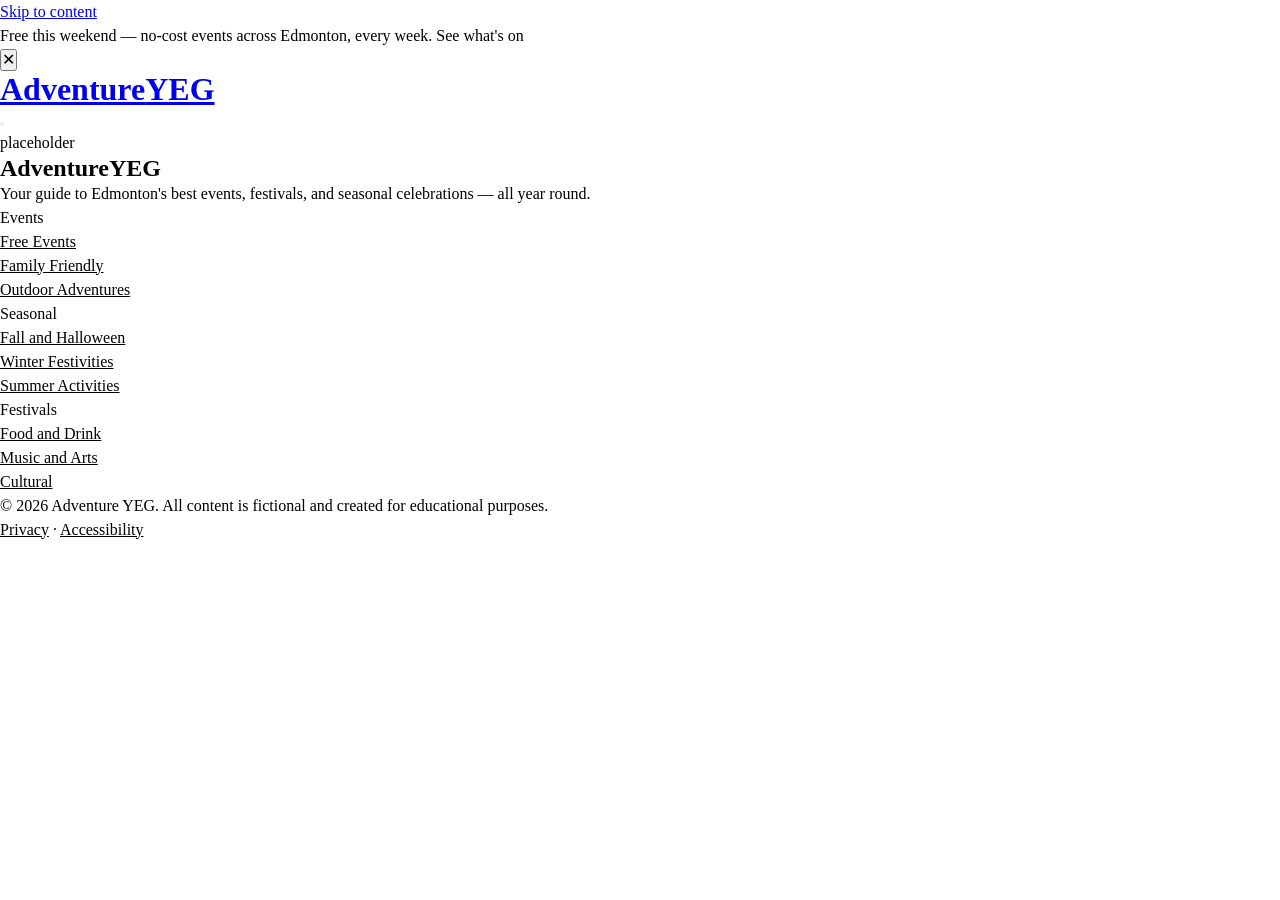
==== index.html @ 80b2e1e0 "add images including svg sprite" ====
<!DOCTYPE html>
<html lang="en">

<head>
    <meta charset="UTF-8">
    <meta name="viewport" content="width=device-width, initial-scale=1.0">
    <title>Home | AdventureYEG</title>

    <link rel="preconnect" href="https://fonts.googleapis.com">
    <link rel="preconnect" href="https://fonts.gstatic.com" crossorigin>
    <link href="https://fonts.googleapis.com/css2?family=Inter:ital,opsz,wght@0,14..32,100..900;1,14..32,100..900&family=Jost:ital,wght@0,100..900;1,100..900&family=Outfit:wght@100..900&family=Playfair+Display:ital,wght@0,400..900;1,400..900&display=swap" rel="stylesheet">

    <link rel="stylesheet" href="css/reset.css">
    <link rel="stylesheet" href="css/style.css">
</head>

<body>
    <svg xmlns="http://www.w3.org/2000/svg" width="0" height="0" class="svg-sprite" aria-hidden="true">
        <symbol id="icon-arrow-right-regular-full" viewBox="0 0 640 640">
            <!--!Font Awesome Pro 7.3.0 by @fontawesome - https://fontawesome.com License - https://fontawesome.com/license (Commercial License) Copyright 2026 Fonticons, Inc.-->
            <path d="M569 337C578.4 327.6 578.4 312.4 569 303.1L401 135C391.6 125.6 376.4 125.6 367.1 135C357.8 144.4 357.7 159.6 367.1 168.9L494.1 295.9L88 295.9C74.7 295.9 64 306.6 64 319.9C64 333.2 74.7 343.9 88 343.9L494.1 343.9L367.1 470.9C357.7 480.3 357.7 495.5 367.1 504.8C376.5 514.1 391.7 514.2 401 504.8L569 337z" />
        </symbol>
        <symbol id="icon-calendar-regular-full" viewBox="0 0 640 640">
            <!--!Font Awesome Free 7.3.0 by @fontawesome - https://fontawesome.com License - https://fontawesome.com/license/free Copyright 2026 Fonticons, Inc.-->
            <path d="M216 64C229.3 64 240 74.7 240 88L240 128L400 128L400 88C400 74.7 410.7 64 424 64C437.3 64 448 74.7 448 88L448 128L480 128C515.3 128 544 156.7 544 192L544 480C544 515.3 515.3 544 480 544L160 544C124.7 544 96 515.3 96 480L96 192C96 156.7 124.7 128 160 128L192 128L192 88C192 74.7 202.7 64 216 64zM216 176L160 176C151.2 176 144 183.2 144 192L144 240L496 240L496 192C496 183.2 488.8 176 480 176L216 176zM144 288L144 480C144 488.8 151.2 496 160 496L480 496C488.8 496 496 488.8 496 480L496 288L144 288z" />
        </symbol>
        <symbol id="icon-chevron-down-regular-full" viewBox="0 0 640 640">
            <!--!Font Awesome Pro 7.3.0 by @fontawesome - https://fontawesome.com License - https://fontawesome.com/license (Commercial License) Copyright 2026 Fonticons, Inc.-->
            <path d="M303.5 473C312.9 482.4 328.1 482.4 337.4 473L537.4 273C546.8 263.6 546.8 248.4 537.4 239.1C528 229.8 512.8 229.7 503.5 239.1L320.5 422.1L137.5 239.1C128.1 229.7 112.9 229.7 103.6 239.1C94.3 248.5 94.2 263.7 103.6 273L303.6 473z" />
        </symbol>
        <symbol id="icon-leaf-regular-full" viewBox="0 0 640 640">
            <!--!Font Awesome Pro 7.3.0 by @fontawesome - https://fontawesome.com License - https://fontawesome.com/license (Commercial License) Copyright 2026 Fonticons, Inc.-->
            <path d="M535.3 70.7C541.7 64.6 551 62.4 559.6 65.2C569.4 68.5 576 77.7 576 88L576 274.9C576 406.1 467.9 512 337.2 512C255.7 512 185.9 456.4 165.8 380.8C132.7 411.4 112 455.3 112 504L112 520C112 533.3 101.3 544 88 544C74.7 544 64 533.2 64 520L64 504C64 428.9 102.3 362.8 160.4 324.1C166.5 232.4 242.8 160 336 160C402.4 160 451.8 137.9 484.7 116C503.9 103.2 520.2 87.9 535.4 70.7zM528 143.9C489.7 173.4 425.6 208 336 208C278.4 208 229.6 246.1 213.6 298.4C234.5 291.6 256.8 288 280 288L360 288C373.3 288 384 298.8 384 312C384 325.2 373.3 336 360 336L280 336C254.6 336 230.6 341.7 209 351.8C216.9 414.9 271.6 464 337.2 464C441.9 464 528 379.1 528 274.9L528 143.9z" />
        </symbol>
        <symbol id="icon-location-dot-regular-full" viewBox="0 0 640 640">
            <!--!Font Awesome Pro 7.3.0 by @fontawesome - https://fontawesome.com License - https://fontawesome.com/license (Commercial License) Copyright 2026 Fonticons, Inc.-->
            <path d="M176 252.6C176 175.7 239.7 112 320 112C400.3 112 464 175.7 464 252.6C464 298.2 440.2 354.1 405.1 409.7C376.8 454.5 344.1 494.5 320 521.8C295.9 494.5 263.3 454.6 234.9 409.7C199.8 354.2 176 298.2 176 252.6zM320 64C214 64 128 148.4 128 252.6C128 371.9 248.2 514.9 298.4 569.4C310.2 582.2 329.8 582.2 341.6 569.4C391.8 514.9 512 371.9 512 252.6C512 148.4 426 64 320 64zM288 256C288 238.3 302.3 224 320 224C337.7 224 352 238.3 352 256C352 273.7 337.7 288 320 288C302.3 288 288 273.7 288 256zM400 256C400 211.8 364.2 176 320 176C275.8 176 240 211.8 240 256C240 300.2 275.8 336 320 336C364.2 336 400 300.2 400 256z" />
        </symbol>
        <symbol id="icon-utensils-regular-full" viewBox="0 0 640 640">
            <!--!Font Awesome Pro 7.3.0 by @fontawesome - https://fontawesome.com License - https://fontawesome.com/license (Commercial License) Copyright 2026 Fonticons, Inc.-->
            <path d="M167.9 90.7C169.4 77.5 159.9 65.7 146.7 64.2C133.5 62.7 121.7 72.2 120.2 85.4L104.2 229.4L104.1 230.7L104.1 248C104.1 296.6 143.5 336 192.1 336L200.1 336L200.1 552C200.1 565.3 210.8 576 224.1 576C237.4 576 248.1 565.3 248.1 552L248.1 336L256.1 336C304.7 336 344.1 296.6 344.1 248L344.1 230.7L344 229.4L328 85.4C326.4 72.2 314.5 62.7 301.3 64.1C288.1 65.5 278.6 77.4 280.1 90.6L296 233.3L296 248C296 270.1 278.1 288 256 288L192 288C169.9 288 152 270.1 152 248L152 233.3L167.9 90.6zM248 88C248 74.7 237.3 64 224 64C210.7 64 200 74.7 200 88L200 232C200 245.3 210.7 256 224 256C237.3 256 248 245.3 248 232L248 88zM432 240C432 182.3 453.7 151.4 473.4 134.3C481.1 127.7 488.9 122.7 496 119.1L496 368L448 368C439.2 368 432 360.8 432 352L432 240zM496 416L496 552C496 565.3 506.7 576 520 576C533.3 576 544 565.3 544 552L544 96C544 78.3 529.7 64 512 64C496 64 384 96 384 240L384 352C384 387.3 412.7 416 448 416L496 416z" />
        </symbol>
    </svg><!-- svg sprites -->

    <!-- To embed from sprite sheet:
    <svg class="icon" width="24" height="24">
        <use href="#icon-(svg filename)"></use>
    </svg>
    -->

    <a href="#main-content" class="skip-to-content">Skip to content</a><!--skip link-->

    <header>
        <div class="alert-banner" id="alert-banner">
            <p>Free this weekend — no-cost events across Edmonton, every week. See what's on</p>
            <button type="button" id="alert-banner-close" aria-controls="alert-banner" aria-label="Close">✕</button>
        </div>
        <div class="inner-container">

            <!-- Logo -->
            <a href="/" class="logo" aria-label="AdventureYEG, return to home page">
                <h1>Adventure<span class="logotype-accent">YEG</span></h1>
            </a>

            <!-- Main navigation starts here -->

            <nav aria-label="Primary" id="main-nav" hidden>
                <ul class="nav-list">

                    <!-- Events -->
                    <li class="nav-item nav-events">
                        <button type="button" class="nav-trigger" aria-expanded="false" aria-controls="mega-events">
                            <span>Events</span>
                            <svg class="chevron" width="22" height="32" fill="none" xmlns="http://www.w3.org/2000/svg">
                                <path d="M20.546 18.814L11 9.268M11.314 9.268l-9.546 9.546" stroke-width="2.5" stroke-linecap="round" stroke="currentColor" />
                            </svg>
                        </button>

                        <div id="mega-events" class="mega-panel" hidden>

                            <div class="mega-column">

                                <h2>Browse Events</h2>

                                <div class="mega-subsection">
                                    <h3>Happening Now</h3>

                                    <a class="mega-link current-page">
                                        <span class="mega-link-name">Free Events</span>
                                        No-cost happenings across Edmonton, every week
                                    </a>
                                    <a class="mega-link current-page">
                                        <span class="mega-link-name">This Weekend</span>
                                        What's on right now across Edmonton
                                    </a>

                                </div>

                                <div class="mega-subsection">
                                    <h3>Upcoming</h3>

                                    <a class="mega-link current-page">
                                        <span class="mega-link-name">This Month</span>
                                        Plan ahead with the full monthly calendar
                                    </a>
                                    <a class="mega-link current-page">
                                        <span class="mega-link-name">Family Friendly</span>
                                        Activities for all ages, from toddlers to grandparents
                                    </a>

                                </div>
                            </div>
                            <div class="mega-column">

                                <h2>Explore More</h2>

                                <div class="mega-subsection">
                                    <h3>Outdoor</h3>

                                    <a class="mega-link current-page">
                                        <span class="mega-link-name">Outdoor Adventures</span>
                                        River valley hikes, parks, and open-air markets
                                    </a>
                                    <a class="mega-link current-page">
                                        <span class="mega-link-name">Sports and Fitness</span>
                                        Runs, tournaments, and active community events
                                    </a>

                                </div>

                                <div class="mega-subsection">
                                    <h3>Community</h3>

                                    <a class="mega-link current-page">
                                        <span class="mega-link-name">Community Gatherings</span>
                                        Neighbourhood meet-ups and local celebrations
                                    </a>
                                    <a class="mega-link current-page">
                                        <span class="mega-link-name">Arts and Culture</span>
                                        Gallery openings, performances, and workshops
                                    </a>

                                </div>
                            </div>
                            <div class="mega-column mega-featured-column">

                                <h2>Featured</h2>

                                <a class="mega-featured" href="#">
                                    <span class="mega-featured-highlight">Free</span>
                                    <span class="mega-featured-name">Edmonton Public Library Maker Night</span>
                                    Fridays, 6 - 9 pm · Stanley A. Milner Library
                                </a>
                            </div>

                        </div>
                    </li>

                    <!-- Seasonal -->
                    <li class="nav-item nav-seasonal">
                        <button type="button" class="nav-trigger" aria-expanded="false" aria-controls="mega-seasonal">
                            <span>Seasonal</span>
                            <svg class="chevron" width="22" height="32" fill="none" xmlns="http://www.w3.org/2000/svg">
                                <path d="M20.546 18.814L11 9.268M11.314 9.268l-9.546 9.546" stroke-width="2.5" stroke-linecap="round" stroke="currentColor" />
                            </svg>
                        </button>

                        <div id="mega-seasonal" class="mega-panel" hidden>

                            <div class="mega-column">

                                <h2>Browse Seasons</h2>

                                <div class="mega-subsection">
                                    <h3>Active Now</h3>

                                    <a class="mega-link current-page">
                                        <span class="mega-link-name">Fall and Halloween</span>
                                        Pumpkin patches, haunted trails, and harvest markets
                                    </a>
                                    <a class="mega-link current-page">
                                        <span class="mega-link-name">Winter Festivities</span>
                                        Holiday markets, ice skating, and winter light displays
                                    </a>

                                </div>

                                <div class="mega-subsection">
                                    <h3>Coming Up</h3>

                                    <a class="mega-link current-page">
                                        <span class="mega-link-name">Spring Events</span>
                                        Farmers markets, garden tours, and outdoor openings
                                    </a>
                                    <a class="mega-link current-page">
                                        <span class="mega-link-name">Summer Activities</span>
                                        Festivals, outdoor concerts, and river valley adventures
                                    </a>

                                </div>
                            </div>
                            <div class="mega-column">

                                <h2>Fall and Halloween</h2>

                                <div class="mega-subsection">
                                    <h3>Farms and Fields</h3>

                                    <a class="mega-link current-page">
                                        <span class="mega-link-name">Pumpkin Patches</span>
                                        Pick-your-own farms and family corn mazes near the city
                                    </a>
                                    <a class="mega-link current-page">
                                        <span class="mega-link-name">Corn Mazes</span>
                                        Family fun in the fields just outside the city
                                    </a>

                                </div>

                                <div class="mega-subsection">
                                    <h3>After Dark</h3>

                                    <a class="mega-link current-page">
                                        <span class="mega-link-name">Haunted Trails</span>
                                        Edmonton's scariest after-dark experiences for thrill seekers
                                    </a>
                                    <a class="mega-link current-page">
                                        <span class="mega-link-name">Ghost Tours</span>
                                        Guided walks through Edmonton's most haunted locations
                                    </a>

                                </div>

                                <div class="mega-subsection">
                                    <h3>Shop and Taste</h3>

                                    <a class="mega-link current-page">
                                        <span class="mega-link-name">Harvest Markets</span>
                                        Local produce, baked goods, and seasonal handmade crafts
                                    </a>

                                </div>
                            </div>
                            <div class="mega-column mega-featured-column">

                                <h2>Featured</h2>

                                <a class="mega-featured" href="#">
                                    <span class="mega-featured-highlight">Oct 18-31</span>
                                    <span class="mega-featured-name">Fort Edmonton Haunted Grounds</span>
                                    Nightly from 7 pm · Fort Edmonton Park
                                </a>
                            </div>

                        </div>
                    </li>

                    <!-- Festivals -->
                    <li class="nav-item nav-festivals">
                        <button type="button" class="nav-trigger" aria-expanded="false" aria-controls="mega-festivals">
                            <span>Festivals</span>
                            <svg class="chevron" width="22" height="32" fill="none" xmlns="http://www.w3.org/2000/svg">
                                <path d="M20.546 18.814L11 9.268M11.314 9.268l-9.546 9.546" stroke-width="2.5" stroke-linecap="round" stroke="currentColor" />
                            </svg>
                        </button>

                        <div id="mega-festivals" class="mega-panel" hidden>

                            <div class="mega-column">

                                <h2>Browse Festivals</h2>

                                <div class="mega-subsection">
                                    <h3>Popular</h3>

                                    <a class="mega-link current-page">
                                        <span class="mega-link-name">Music and Arts</span>
                                        Live concerts, gallery openings, and street performance festivals
                                    </a>
                                    <a class="mega-link current-page">
                                        <span class="mega-link-name">Food and Drink</span>
                                        Food truck showdowns, craft beer tastings, and culinary tours
                                    </a>

                                </div>

                                <div class="mega-subsection">
                                    <h3>More</h3>

                                    <a class="mega-link current-page">
                                        <span class="mega-link-name">Cultural</span>
                                        Heritage festivals celebrating Edmonton's diverse communities
                                    </a>
                                    <a class="mega-link current-page">
                                        <span class="mega-link-name">Film and Comedy</span>
                                        Indie film showcases, comedy nights, and open-mic events
                                    </a>

                                </div>
                            </div>
                            <div class="mega-column">

                                <h2>Food &amp; Drink</h2>

                                <div class="mega-subsection">
                                    <h3>Food</h3>

                                    <a class="mega-link current-page">
                                        <span class="mega-link-name">Taste of Edmonton</span>
                                        July 18 - 27 · Free entry · Churchill Square
                                    </a>
                                    <a class="mega-link current-page">
                                        <span class="mega-link-name">YEG Food Truck Frenzy</span>
                                        August 10 · 11 am - 8 pm · MacEwan University
                                    </a>

                                </div>

                                <div class="mega-subsection">
                                    <h3>Drink</h3>

                                    <a class="mega-link current-page">
                                        <span class="mega-link-name">YEG Craft Beer Festival</span>
                                        August 24 · 12 pm - 9 pm · Rogers Place Plaza
                                    </a>

                                </div>

                                <div class="mega-subsection">
                                    <h3>Markets</h3>

                                    <a class="mega-link current-page">
                                        <span class="mega-link-name">Whyte Ave Night Market</span>
                                        Every Friday · 5 - 10 pm · Old Strathcona
                                    </a>

                                </div>
                            </div>
                            <div class="mega-column mega-featured-column">

                                <h2>Featured</h2>

                                <a class="mega-featured" href="#">
                                    <span class="mega-featured-highlight">Free - Aug 3 - 5</span>
                                    <span class="mega-featured-name">Edmonton Heritage Days</span>
                                    Heritage Amphitheatre · William Hawrelak Park
                                </a>
                            </div>

                        </div>
                    </li>

                    <li class="nav-item nav-outdoors"><a href="#">Outdoors</a></li>

                    <li class="nav-item nav-about"><a href="#">About</a></li>
                </ul>
            </nav>

            <!-- Hamburger: mobile only -->
            <button type="button" class="nav-trigger nav-toggle" aria-expanded="false" aria-controls="main-nav" aria-label="Expand menu">
                <span class="bar"></span>
                <span class="bar"></span>
                <span class="bar"></span>
            </button>

        </div>
    </header>

    <main id="main-content">
        placeholder
    </main>

    <footer>
        <div class="footer-container">
            <div class="footer-text">
                <h2>Adventure<span class="logotype-accent">YEG</span></h2>
                <p>Your guide to Edmonton's best events, festivals, and seasonal celebrations — all year round.</p>
            </div>
            <nav class="footer-links" aria-label="Footer navigation">
                <div class="footer-link-stack">
                    <p>Events</p>
                    <ul>
                        <li><a href="#">Free Events</a></li>
                        <li><a href="#">Family Friendly</a></li>
                        <li><a href="#">Outdoor Adventures</a></li>
                    </ul>
                </div>
                <div class="footer-link-stack">
                    <p>Seasonal</p>
                    <ul>
                        <li><a href="#">Fall and Halloween</a></li>
                        <li><a href="#">Winter Festivities</a></li>
                        <li><a href="#">Summer Activities</a></li>
                    </ul>
                </div>
                <div class="footer-link-stack">
                    <p>Festivals</p>
                    <ul>
                        <li><a href="#">Food and Drink</a></li>
                        <li><a href="#">Music and Arts</a></li>
                        <li><a href="#">Cultural</a></li>
                    </ul>
                </div>
            </nav>
        </div>
        <div class="footer-legal">
            <p>&copy; 2026 Adventure YEG. All content is fictional and created for educational purposes.</p>
            <p><a href="#">Privacy</a> · <a href="#">Accessibility</a></p>
        </div>
    </footer>
    <script src="js/nav.js"></script>
</body>

</html>
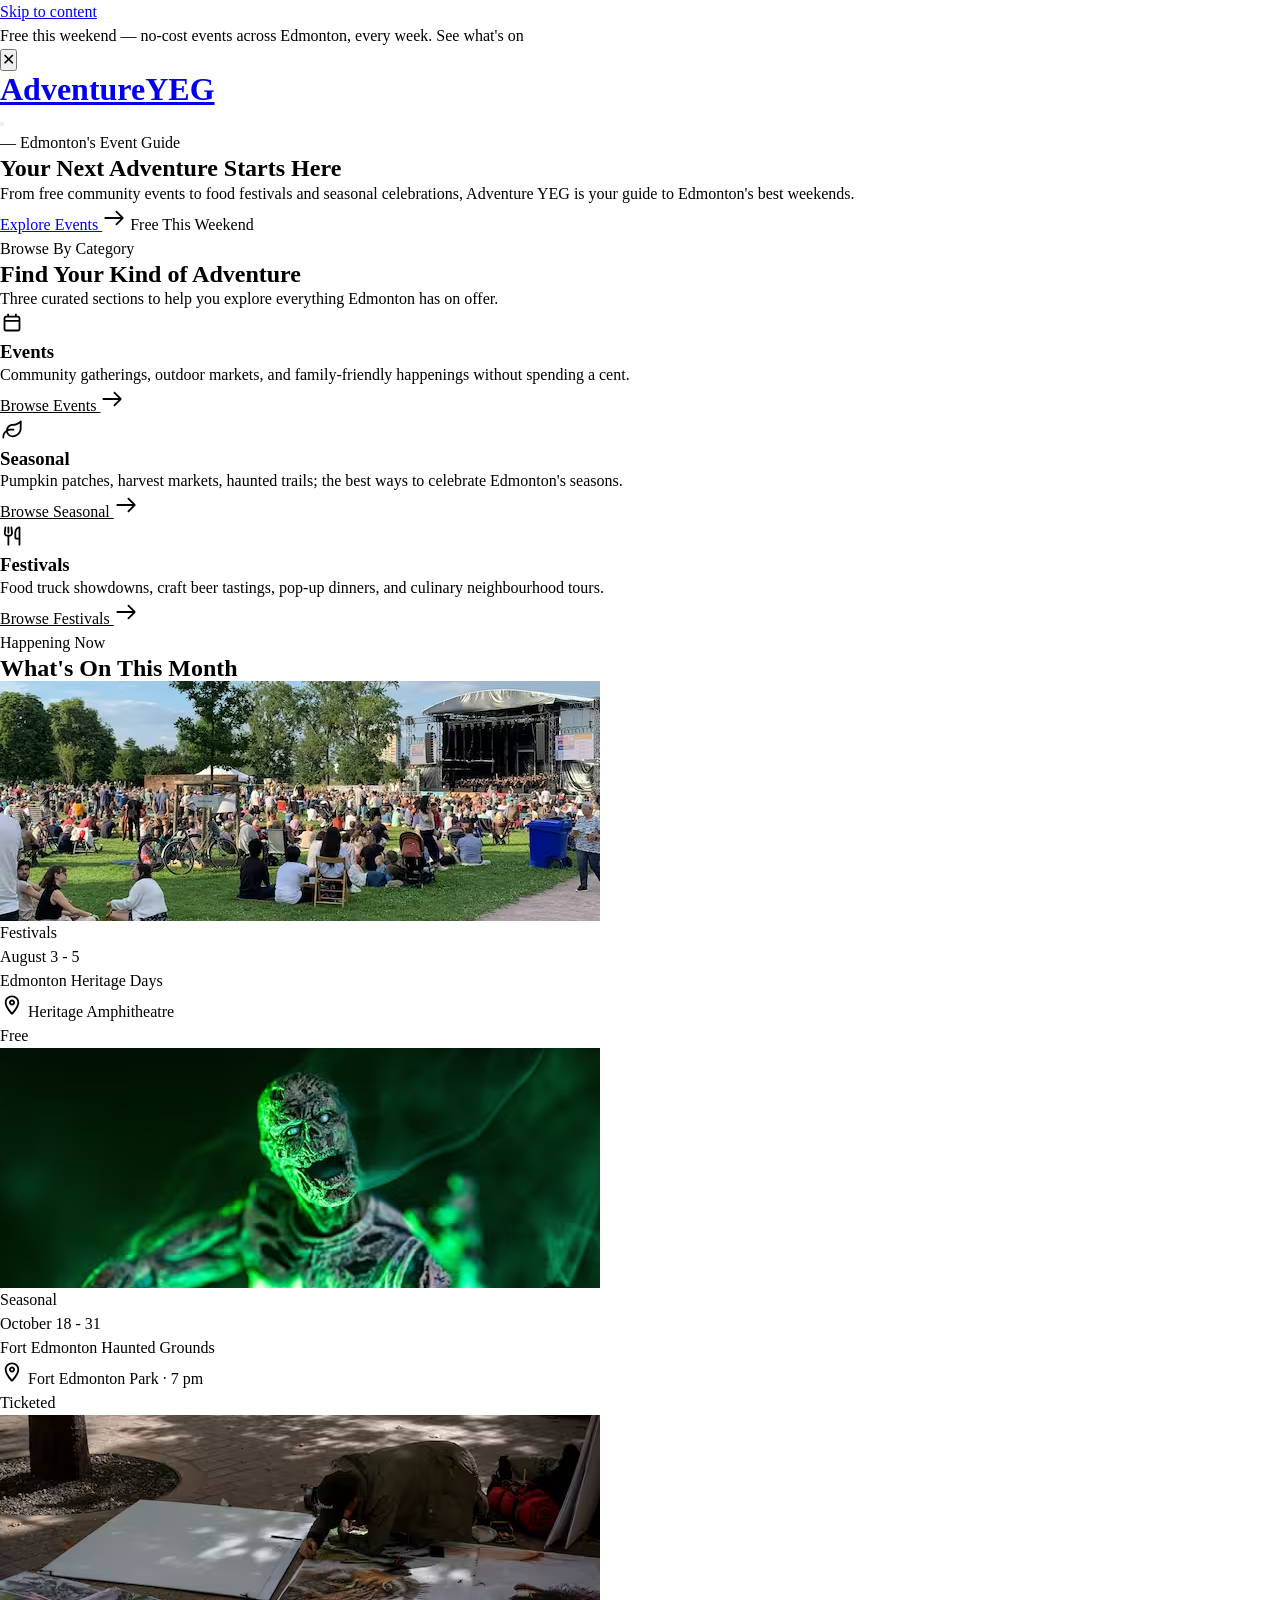
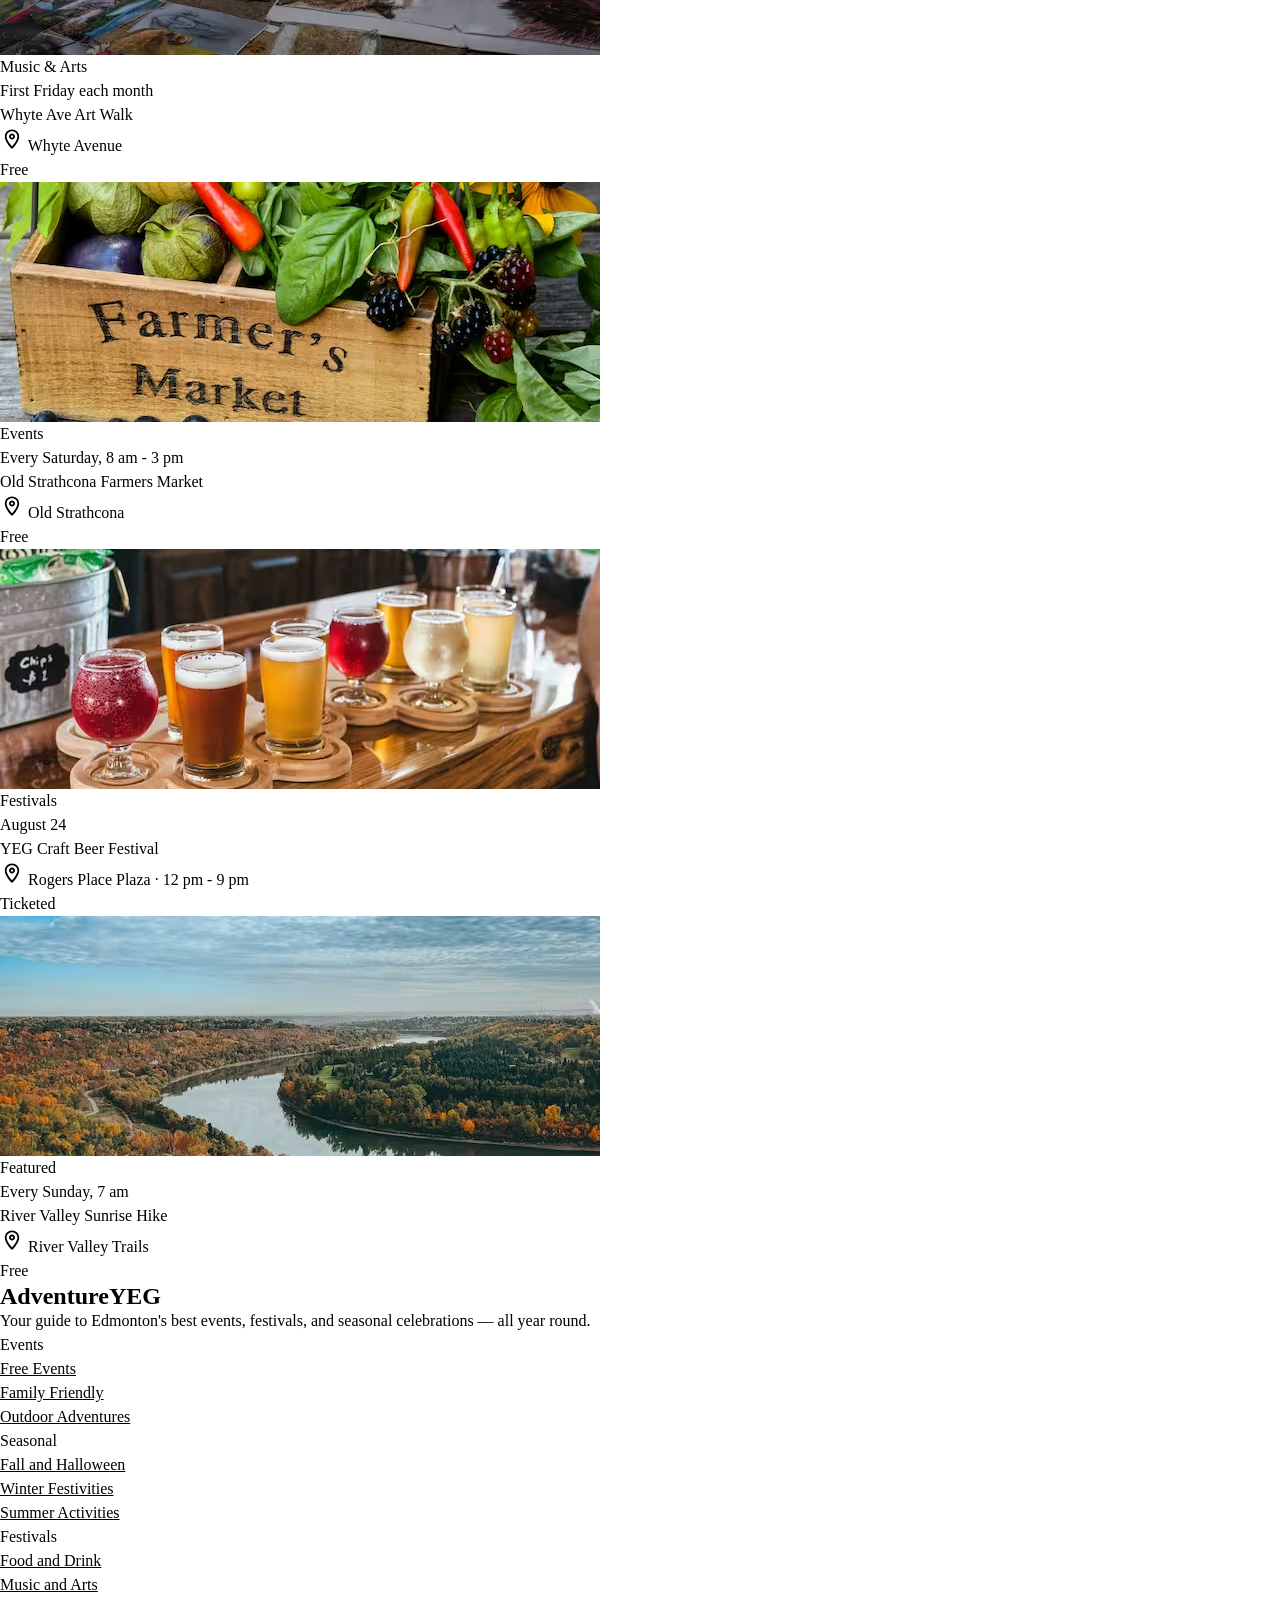
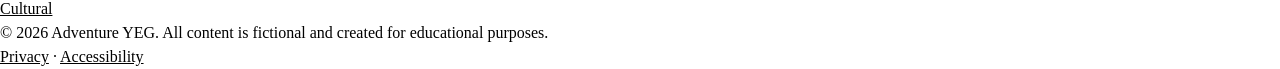
==== commit 554d65e2: "Hero and most content for homepage + adjustments" ====
--- a/index.html
+++ b/index.html
@@ -16,27 +16,27 @@
 
 <body>
     <svg xmlns="http://www.w3.org/2000/svg" width="0" height="0" class="svg-sprite" aria-hidden="true">
-        <symbol id="icon-arrow-right-regular-full" viewBox="0 0 640 640">
+        <symbol id="icon-arrow-right" viewBox="0 0 640 640">
             <!--!Font Awesome Pro 7.3.0 by @fontawesome - https://fontawesome.com License - https://fontawesome.com/license (Commercial License) Copyright 2026 Fonticons, Inc.-->
             <path d="M569 337C578.4 327.6 578.4 312.4 569 303.1L401 135C391.6 125.6 376.4 125.6 367.1 135C357.8 144.4 357.7 159.6 367.1 168.9L494.1 295.9L88 295.9C74.7 295.9 64 306.6 64 319.9C64 333.2 74.7 343.9 88 343.9L494.1 343.9L367.1 470.9C357.7 480.3 357.7 495.5 367.1 504.8C376.5 514.1 391.7 514.2 401 504.8L569 337z" />
         </symbol>
-        <symbol id="icon-calendar-regular-full" viewBox="0 0 640 640">
+        <symbol id="icon-calendar" viewBox="0 0 640 640">
             <!--!Font Awesome Free 7.3.0 by @fontawesome - https://fontawesome.com License - https://fontawesome.com/license/free Copyright 2026 Fonticons, Inc.-->
             <path d="M216 64C229.3 64 240 74.7 240 88L240 128L400 128L400 88C400 74.7 410.7 64 424 64C437.3 64 448 74.7 448 88L448 128L480 128C515.3 128 544 156.7 544 192L544 480C544 515.3 515.3 544 480 544L160 544C124.7 544 96 515.3 96 480L96 192C96 156.7 124.7 128 160 128L192 128L192 88C192 74.7 202.7 64 216 64zM216 176L160 176C151.2 176 144 183.2 144 192L144 240L496 240L496 192C496 183.2 488.8 176 480 176L216 176zM144 288L144 480C144 488.8 151.2 496 160 496L480 496C488.8 496 496 488.8 496 480L496 288L144 288z" />
         </symbol>
-        <symbol id="icon-chevron-down-regular-full" viewBox="0 0 640 640">
+        <symbol id="icon-chevron-down" viewBox="0 0 640 640">
             <!--!Font Awesome Pro 7.3.0 by @fontawesome - https://fontawesome.com License - https://fontawesome.com/license (Commercial License) Copyright 2026 Fonticons, Inc.-->
             <path d="M303.5 473C312.9 482.4 328.1 482.4 337.4 473L537.4 273C546.8 263.6 546.8 248.4 537.4 239.1C528 229.8 512.8 229.7 503.5 239.1L320.5 422.1L137.5 239.1C128.1 229.7 112.9 229.7 103.6 239.1C94.3 248.5 94.2 263.7 103.6 273L303.6 473z" />
         </symbol>
-        <symbol id="icon-leaf-regular-full" viewBox="0 0 640 640">
+        <symbol id="icon-leaf" viewBox="0 0 640 640">
             <!--!Font Awesome Pro 7.3.0 by @fontawesome - https://fontawesome.com License - https://fontawesome.com/license (Commercial License) Copyright 2026 Fonticons, Inc.-->
             <path d="M535.3 70.7C541.7 64.6 551 62.4 559.6 65.2C569.4 68.5 576 77.7 576 88L576 274.9C576 406.1 467.9 512 337.2 512C255.7 512 185.9 456.4 165.8 380.8C132.7 411.4 112 455.3 112 504L112 520C112 533.3 101.3 544 88 544C74.7 544 64 533.2 64 520L64 504C64 428.9 102.3 362.8 160.4 324.1C166.5 232.4 242.8 160 336 160C402.4 160 451.8 137.9 484.7 116C503.9 103.2 520.2 87.9 535.4 70.7zM528 143.9C489.7 173.4 425.6 208 336 208C278.4 208 229.6 246.1 213.6 298.4C234.5 291.6 256.8 288 280 288L360 288C373.3 288 384 298.8 384 312C384 325.2 373.3 336 360 336L280 336C254.6 336 230.6 341.7 209 351.8C216.9 414.9 271.6 464 337.2 464C441.9 464 528 379.1 528 274.9L528 143.9z" />
         </symbol>
-        <symbol id="icon-location-dot-regular-full" viewBox="0 0 640 640">
+        <symbol id="icon-location-dot" viewBox="0 0 640 640">
             <!--!Font Awesome Pro 7.3.0 by @fontawesome - https://fontawesome.com License - https://fontawesome.com/license (Commercial License) Copyright 2026 Fonticons, Inc.-->
             <path d="M176 252.6C176 175.7 239.7 112 320 112C400.3 112 464 175.7 464 252.6C464 298.2 440.2 354.1 405.1 409.7C376.8 454.5 344.1 494.5 320 521.8C295.9 494.5 263.3 454.6 234.9 409.7C199.8 354.2 176 298.2 176 252.6zM320 64C214 64 128 148.4 128 252.6C128 371.9 248.2 514.9 298.4 569.4C310.2 582.2 329.8 582.2 341.6 569.4C391.8 514.9 512 371.9 512 252.6C512 148.4 426 64 320 64zM288 256C288 238.3 302.3 224 320 224C337.7 224 352 238.3 352 256C352 273.7 337.7 288 320 288C302.3 288 288 273.7 288 256zM400 256C400 211.8 364.2 176 320 176C275.8 176 240 211.8 240 256C240 300.2 275.8 336 320 336C364.2 336 400 300.2 400 256z" />
         </symbol>
-        <symbol id="icon-utensils-regular-full" viewBox="0 0 640 640">
+        <symbol id="icon-utensils" viewBox="0 0 640 640">
             <!--!Font Awesome Pro 7.3.0 by @fontawesome - https://fontawesome.com License - https://fontawesome.com/license (Commercial License) Copyright 2026 Fonticons, Inc.-->
             <path d="M167.9 90.7C169.4 77.5 159.9 65.7 146.7 64.2C133.5 62.7 121.7 72.2 120.2 85.4L104.2 229.4L104.1 230.7L104.1 248C104.1 296.6 143.5 336 192.1 336L200.1 336L200.1 552C200.1 565.3 210.8 576 224.1 576C237.4 576 248.1 565.3 248.1 552L248.1 336L256.1 336C304.7 336 344.1 296.6 344.1 248L344.1 230.7L344 229.4L328 85.4C326.4 72.2 314.5 62.7 301.3 64.1C288.1 65.5 278.6 77.4 280.1 90.6L296 233.3L296 248C296 270.1 278.1 288 256 288L192 288C169.9 288 152 270.1 152 248L152 233.3L167.9 90.6zM248 88C248 74.7 237.3 64 224 64C210.7 64 200 74.7 200 88L200 232C200 245.3 210.7 256 224 256C237.3 256 248 245.3 248 232L248 88zM432 240C432 182.3 453.7 151.4 473.4 134.3C481.1 127.7 488.9 122.7 496 119.1L496 368L448 368C439.2 368 432 360.8 432 352L432 240zM496 416L496 552C496 565.3 506.7 576 520 576C533.3 576 544 565.3 544 552L544 96C544 78.3 529.7 64 512 64C496 64 384 96 384 240L384 352C384 387.3 412.7 416 448 416L496 416z" />
         </symbol>
@@ -71,8 +71,8 @@
                     <li class="nav-item nav-events">
                         <button type="button" class="nav-trigger" aria-expanded="false" aria-controls="mega-events">
                             <span>Events</span>
-                            <svg class="chevron" width="22" height="32" fill="none" xmlns="http://www.w3.org/2000/svg">
-                                <path d="M20.546 18.814L11 9.268M11.314 9.268l-9.546 9.546" stroke-width="2.5" stroke-linecap="round" stroke="currentColor" />
+                            <svg class="icon" width="24" height="24">
+                                <use href="#icon-chevron-down"></use>
                             </svg>
                         </button>
 
@@ -85,11 +85,11 @@
                                 <div class="mega-subsection">
                                     <h3>Happening Now</h3>
 
-                                    <a class="mega-link current-page">
+                                    <a href="events/index.html" class="mega-link current-page">
                                         <span class="mega-link-name">Free Events</span>
                                         No-cost happenings across Edmonton, every week
                                     </a>
-                                    <a class="mega-link current-page">
+                                    <a href="#" class="mega-link">
                                         <span class="mega-link-name">This Weekend</span>
                                         What's on right now across Edmonton
                                     </a>
@@ -99,11 +99,11 @@
                                 <div class="mega-subsection">
                                     <h3>Upcoming</h3>
 
-                                    <a class="mega-link current-page">
+                                    <a href="#" class="mega-link">
                                         <span class="mega-link-name">This Month</span>
                                         Plan ahead with the full monthly calendar
                                     </a>
-                                    <a class="mega-link current-page">
+                                    <a href="#" class="mega-link">
                                         <span class="mega-link-name">Family Friendly</span>
                                         Activities for all ages, from toddlers to grandparents
                                     </a>
@@ -117,11 +117,11 @@
                                 <div class="mega-subsection">
                                     <h3>Outdoor</h3>
 
-                                    <a class="mega-link current-page">
+                                    <a href="#" class="mega-link">
                                         <span class="mega-link-name">Outdoor Adventures</span>
                                         River valley hikes, parks, and open-air markets
                                     </a>
-                                    <a class="mega-link current-page">
+                                    <a href="#" class="mega-link">
                                         <span class="mega-link-name">Sports and Fitness</span>
                                         Runs, tournaments, and active community events
                                     </a>
@@ -131,11 +131,11 @@
                                 <div class="mega-subsection">
                                     <h3>Community</h3>
 
-                                    <a class="mega-link current-page">
+                                    <a href="#" class="mega-link">
                                         <span class="mega-link-name">Community Gatherings</span>
                                         Neighbourhood meet-ups and local celebrations
                                     </a>
-                                    <a class="mega-link current-page">
+                                    <a href="#" class="mega-link">
                                         <span class="mega-link-name">Arts and Culture</span>
                                         Gallery openings, performances, and workshops
                                     </a>
@@ -160,8 +160,8 @@
                     <li class="nav-item nav-seasonal">
                         <button type="button" class="nav-trigger" aria-expanded="false" aria-controls="mega-seasonal">
                             <span>Seasonal</span>
-                            <svg class="chevron" width="22" height="32" fill="none" xmlns="http://www.w3.org/2000/svg">
-                                <path d="M20.546 18.814L11 9.268M11.314 9.268l-9.546 9.546" stroke-width="2.5" stroke-linecap="round" stroke="currentColor" />
+                            <svg class="icon" width="24" height="24">
+                                <use href="#icon-chevron-down"></use>
                             </svg>
                         </button>
 
@@ -174,11 +174,11 @@
                                 <div class="mega-subsection">
                                     <h3>Active Now</h3>
 
-                                    <a class="mega-link current-page">
+                                    <a href="seasonal/index.html" class="mega-link">
                                         <span class="mega-link-name">Fall and Halloween</span>
                                         Pumpkin patches, haunted trails, and harvest markets
                                     </a>
-                                    <a class="mega-link current-page">
+                                    <a href="#" class="mega-link">
                                         <span class="mega-link-name">Winter Festivities</span>
                                         Holiday markets, ice skating, and winter light displays
                                     </a>
@@ -188,11 +188,11 @@
                                 <div class="mega-subsection">
                                     <h3>Coming Up</h3>
 
-                                    <a class="mega-link current-page">
+                                    <a href="#" class="mega-link">
                                         <span class="mega-link-name">Spring Events</span>
                                         Farmers markets, garden tours, and outdoor openings
                                     </a>
-                                    <a class="mega-link current-page">
+                                    <a href="#" class="mega-link">
                                         <span class="mega-link-name">Summer Activities</span>
                                         Festivals, outdoor concerts, and river valley adventures
                                     </a>
@@ -206,11 +206,11 @@
                                 <div class="mega-subsection">
                                     <h3>Farms and Fields</h3>
 
-                                    <a class="mega-link current-page">
+                                    <a href="#" class="mega-link">
                                         <span class="mega-link-name">Pumpkin Patches</span>
                                         Pick-your-own farms and family corn mazes near the city
                                     </a>
-                                    <a class="mega-link current-page">
+                                    <a href="#" class="mega-link">
                                         <span class="mega-link-name">Corn Mazes</span>
                                         Family fun in the fields just outside the city
                                     </a>
@@ -220,11 +220,11 @@
                                 <div class="mega-subsection">
                                     <h3>After Dark</h3>
 
-                                    <a class="mega-link current-page">
+                                    <a href="#" class="mega-link">
                                         <span class="mega-link-name">Haunted Trails</span>
                                         Edmonton's scariest after-dark experiences for thrill seekers
                                     </a>
-                                    <a class="mega-link current-page">
+                                    <a href="#" class="mega-link">
                                         <span class="mega-link-name">Ghost Tours</span>
                                         Guided walks through Edmonton's most haunted locations
                                     </a>
@@ -234,7 +234,7 @@
                                 <div class="mega-subsection">
                                     <h3>Shop and Taste</h3>
 
-                                    <a class="mega-link current-page">
+                                    <a href="#" class="mega-link">
                                         <span class="mega-link-name">Harvest Markets</span>
                                         Local produce, baked goods, and seasonal handmade crafts
                                     </a>
@@ -259,8 +259,8 @@
                     <li class="nav-item nav-festivals">
                         <button type="button" class="nav-trigger" aria-expanded="false" aria-controls="mega-festivals">
                             <span>Festivals</span>
-                            <svg class="chevron" width="22" height="32" fill="none" xmlns="http://www.w3.org/2000/svg">
-                                <path d="M20.546 18.814L11 9.268M11.314 9.268l-9.546 9.546" stroke-width="2.5" stroke-linecap="round" stroke="currentColor" />
+                            <svg class="icon" width="24" height="24">
+                                <use href="#icon-chevron-down"></use>
                             </svg>
                         </button>
 
@@ -273,11 +273,11 @@
                                 <div class="mega-subsection">
                                     <h3>Popular</h3>
 
-                                    <a class="mega-link current-page">
+                                    <a href="#" class="mega-link">
                                         <span class="mega-link-name">Music and Arts</span>
                                         Live concerts, gallery openings, and street performance festivals
                                     </a>
-                                    <a class="mega-link current-page">
+                                    <a href="#" class="mega-link">
                                         <span class="mega-link-name">Food and Drink</span>
                                         Food truck showdowns, craft beer tastings, and culinary tours
                                     </a>
@@ -287,11 +287,11 @@
                                 <div class="mega-subsection">
                                     <h3>More</h3>
 
-                                    <a class="mega-link current-page">
+                                    <a href="#" class="mega-link">
                                         <span class="mega-link-name">Cultural</span>
                                         Heritage festivals celebrating Edmonton's diverse communities
                                     </a>
-                                    <a class="mega-link current-page">
+                                    <a href="#" class="mega-link">
                                         <span class="mega-link-name">Film and Comedy</span>
                                         Indie film showcases, comedy nights, and open-mic events
                                     </a>
@@ -305,11 +305,11 @@
                                 <div class="mega-subsection">
                                     <h3>Food</h3>
 
-                                    <a class="mega-link current-page">
+                                    <a href="#" class="mega-link">
                                         <span class="mega-link-name">Taste of Edmonton</span>
                                         July 18 - 27 · Free entry · Churchill Square
                                     </a>
-                                    <a class="mega-link current-page">
+                                    <a href="#" class="mega-link">
                                         <span class="mega-link-name">YEG Food Truck Frenzy</span>
                                         August 10 · 11 am - 8 pm · MacEwan University
                                     </a>
@@ -319,7 +319,7 @@
                                 <div class="mega-subsection">
                                     <h3>Drink</h3>
 
-                                    <a class="mega-link current-page">
+                                    <a href="#" class="mega-link">
                                         <span class="mega-link-name">YEG Craft Beer Festival</span>
                                         August 24 · 12 pm - 9 pm · Rogers Place Plaza
                                     </a>
@@ -329,7 +329,7 @@
                                 <div class="mega-subsection">
                                     <h3>Markets</h3>
 
-                                    <a class="mega-link current-page">
+                                    <a href="#" class="mega-link">
                                         <span class="mega-link-name">Whyte Ave Night Market</span>
                                         Every Friday · 5 - 10 pm · Old Strathcona
                                     </a>
@@ -367,7 +367,164 @@
     </header>
 
     <main id="main-content">
-        placeholder
+        <div class="inner-container">
+            <section class="hero">
+                <div class="hero-container">
+                    <p class="hero-category">— Edmonton's Event Guide</p>
+                    <h2 class="homepage-hero-heading">Your Next <span class="logotype-accent">Adventure</span> Starts Here</h2>
+                    <p>From free community events to food festivals and seasonal celebrations, Adventure YEG is your guide to Edmonton's best weekends.</p>
+                    <div class="hero-buttons">
+                        <a href="events/index.html" class="button-primary">Explore Events
+                            <svg class="icon" width="24" height="24">
+                                <use href="#icon-arrow-right"></use>
+                            </svg></a>
+                        <a class="button-secondary">Free This Weekend</a>
+                    </div>
+                </div>
+            </section>
+            <section class="adventures-section">
+                <p class="section-purpose">Browse By Category</p>
+                <h2>Find Your Kind of Adventure</h2>
+                <p class="section-description">Three curated sections to help you explore everything Edmonton has on offer.</p>
+                <div class="events-container">
+                    <section class="event adventure">
+                        <div class="adventure-icon">
+                            <svg class="icon" width="24" height="24">
+                                <use href="#icon-calendar"></use>
+                            </svg>
+                        </div>
+                        <h3>Events</h3>
+                        <p>Community gatherings, outdoor markets, and family-friendly happenings without spending a cent.</p>
+                        <a href="events/index.html">Browse Events
+                            <svg class="icon" width="24" height="24">
+                                <use href="#icon-arrow-right"></use>
+                            </svg></a>
+                    </section>
+                    <section class="event adventure">
+                        <div class="adventure-icon">
+                            <svg class="icon" width="24" height="24">
+                                <use href="#icon-leaf"></use>
+                            </svg>
+                        </div>
+                        <h3>Seasonal</h3>
+                        <p>Pumpkin patches, harvest markets, haunted trails; the best ways to celebrate Edmonton's seasons.</p>
+                        <a href="seasonal/index.html">Browse Seasonal
+                            <svg class="icon" width="24" height="24">
+                                <use href="#icon-arrow-right"></use>
+                            </svg></a>
+                    </section>
+                    <section class="event adventure">
+                        <div class="adventure-icon">
+                            <svg class="icon" width="24" height="24">
+                                <use href="#icon-utensils"></use>
+                            </svg>
+                        </div>
+                        <h3>Festivals</h3>
+                        <p>Food truck showdowns, craft beer tastings, pop-up dinners, and culinary neighbourhood tours.</p>
+                        <a href="#">Browse Festivals
+                            <svg class="icon" width="24" height="24">
+                                <use href="#icon-arrow-right"></use>
+                            </svg></a>
+                    </section>
+                </div>
+            </section>
+            <section>
+                <p class="section-purpose">Happening Now</p>
+                <h2>What's On This Month</h2>
+                <div class="events-container">
+                    <div class="event">
+                        <img src="img/home/patrons-at-the-main-stage.avif" height="315" width="600" alt="Crowd of people sitting in front of a stage">
+                        <div class="event-title">
+                            <p class="event-category category-festivals">Festivals</p>
+                            <p class="event-date">August 3 - 5</p>
+                            <p class="event-name">Edmonton Heritage Days</p>
+                        </div>
+                        <div class="event-bottom-info">
+                            <p><svg class="icon" width="24" height="24">
+                                    <use href="#icon-location-dot"></use>
+                                </svg>
+                                Heritage Amphitheatre</p>
+                            <p class="event-cost">Free</p>
+                        </div>
+                    </div>
+                    <div class="event">
+                        <img src="img/home/zombie-monster-figure.avif" height="315" width="600" alt="Green glowing zombie monster">
+                        <div class="event-title">
+                            <p class="event-category category-seasonal">Seasonal</p>
+                            <p class="event-date">October 18 - 31</p>
+                            <p class="event-name">Fort Edmonton Haunted Grounds</p>
+                        </div>
+                        <div class="event-bottom-info">
+                            <p><svg class="icon" width="24" height="24">
+                                    <use href="#icon-location-dot"></use>
+                                </svg>
+                                Fort Edmonton Park · 7 pm</p>
+                            <p class="event-cost">Ticketed</p>
+                        </div>
+                    </div>
+                    <div class="event">
+                        <img src="img/home/an-artist-cat-at-work.avif" height="315" width="600" alt="Man hunched over a large drawing in the street">
+                        <div class="event-title">
+                            <p class="event-category category-music-arts">Music &amp; Arts</p>
+                            <p class="event-date">First Friday each month</p>
+                            <p class="event-name">Whyte Ave Art Walk</p>
+                        </div>
+                        <div class="event-bottom-info">
+                            <p><svg class="icon" width="24" height="24">
+                                    <use href="#icon-location-dot"></use>
+                                </svg>
+                                Whyte Avenue</p>
+                            <p class="event-cost">Free</p>
+                        </div>
+                    </div>
+                    <div class="event">
+                        <img src="img/home/farmers-market-bounty-in-a-box.avif" height="315" width="600" alt="Box labeled Farmer's Market full of vegetables">
+                        <div class="event-title">
+                            <p class="event-category category-events">Events</p>
+                            <p class="event-date">Every Saturday, 8 am - 3 pm</p>
+                            <p class="event-name">Old Strathcona Farmers Market</p>
+                        </div>
+                        <div class="event-bottom-info">
+                            <p><svg class="icon" width="24" height="24">
+                                    <use href="#icon-location-dot"></use>
+                                </svg>
+                                Old Strathcona</p>
+                            <p class="event-cost">Free</p>
+                        </div>
+                    </div>
+                    <div class="event">
+                        <img src="img/home/beverages-on-a-wooden-bar.avif" height="315" width="600" alt="Countertop full of alcoholic drinks">
+                        <div class="event-title">
+                            <p class="event-category category-festivals">Festivals</p>
+                            <p class="event-date">August 24</p>
+                            <p class="event-name">YEG Craft Beer Festival</p>
+                        </div>
+                        <div class="event-bottom-info">
+                            <p><svg class="icon" width="24" height="24">
+                                    <use href="#icon-location-dot"></use>
+                                </svg>
+                                Rogers Place Plaza · 12 pm - 9 pm</p>
+                            <p class="event-cost">Ticketed</p>
+                        </div>
+                    </div>
+                    <div class="event">
+                        <img src="img/home/big-bend-on-the-north-saskatchewan.avif" height="315" width="600" alt="Aerial shot of the North Saskatchewan River">
+                        <div class="event-title">
+                            <p class="event-category category-featured">Featured</p>
+                            <p class="event-date">Every Sunday, 7 am</p>
+                            <p class="event-name">River Valley Sunrise Hike</p>
+                        </div>
+                        <div class="event-bottom-info">
+                            <p><svg class="icon" width="24" height="24">
+                                    <use href="#icon-location-dot"></use>
+                                </svg>
+                                River Valley Trails</p>
+                            <p class="event-cost">Free</p>
+                        </div>
+                    </div>
+                </div>
+            </section>
+        </div>
     </main>
 
     <footer>
--- a/css/style.css
+++ b/css/style.css
@@ -0,0 +1,5 @@
+img {
+    max-width: 100%;
+    height: 240px;
+    object-fit: cover;
+}
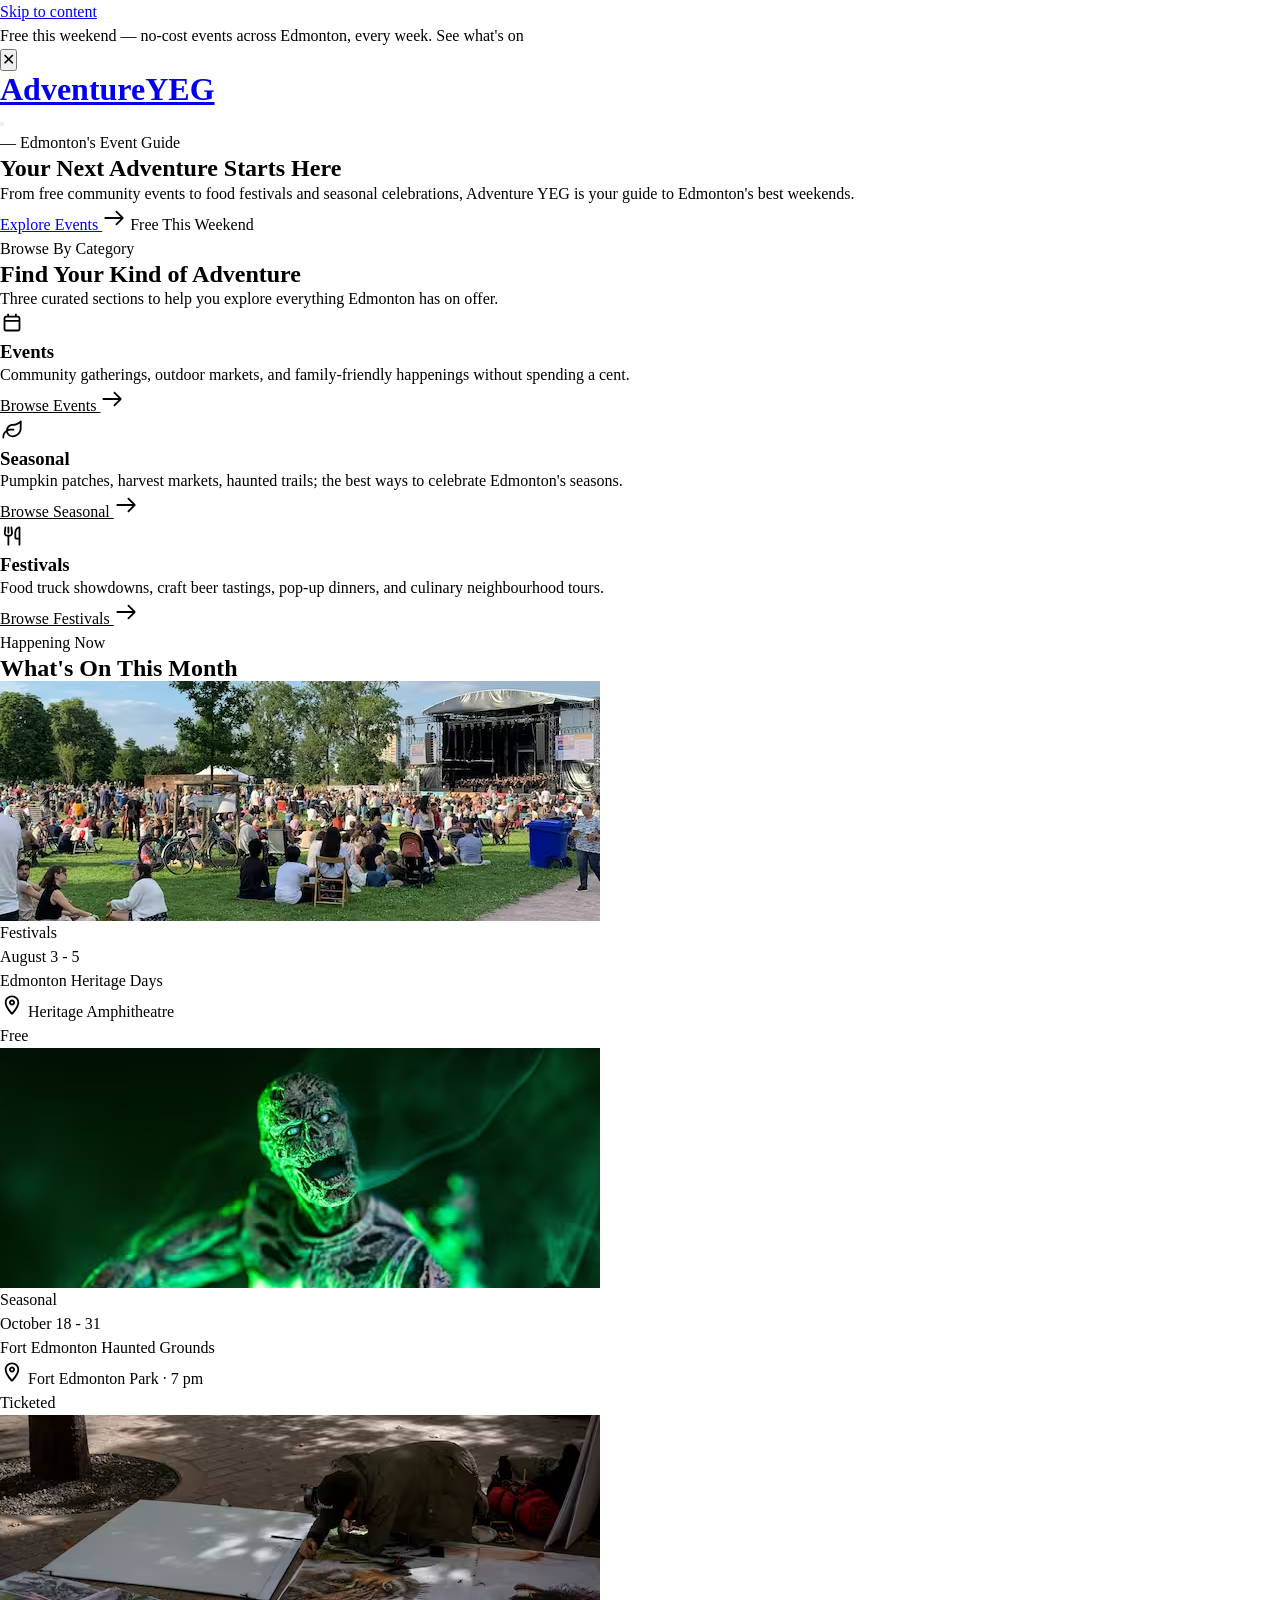
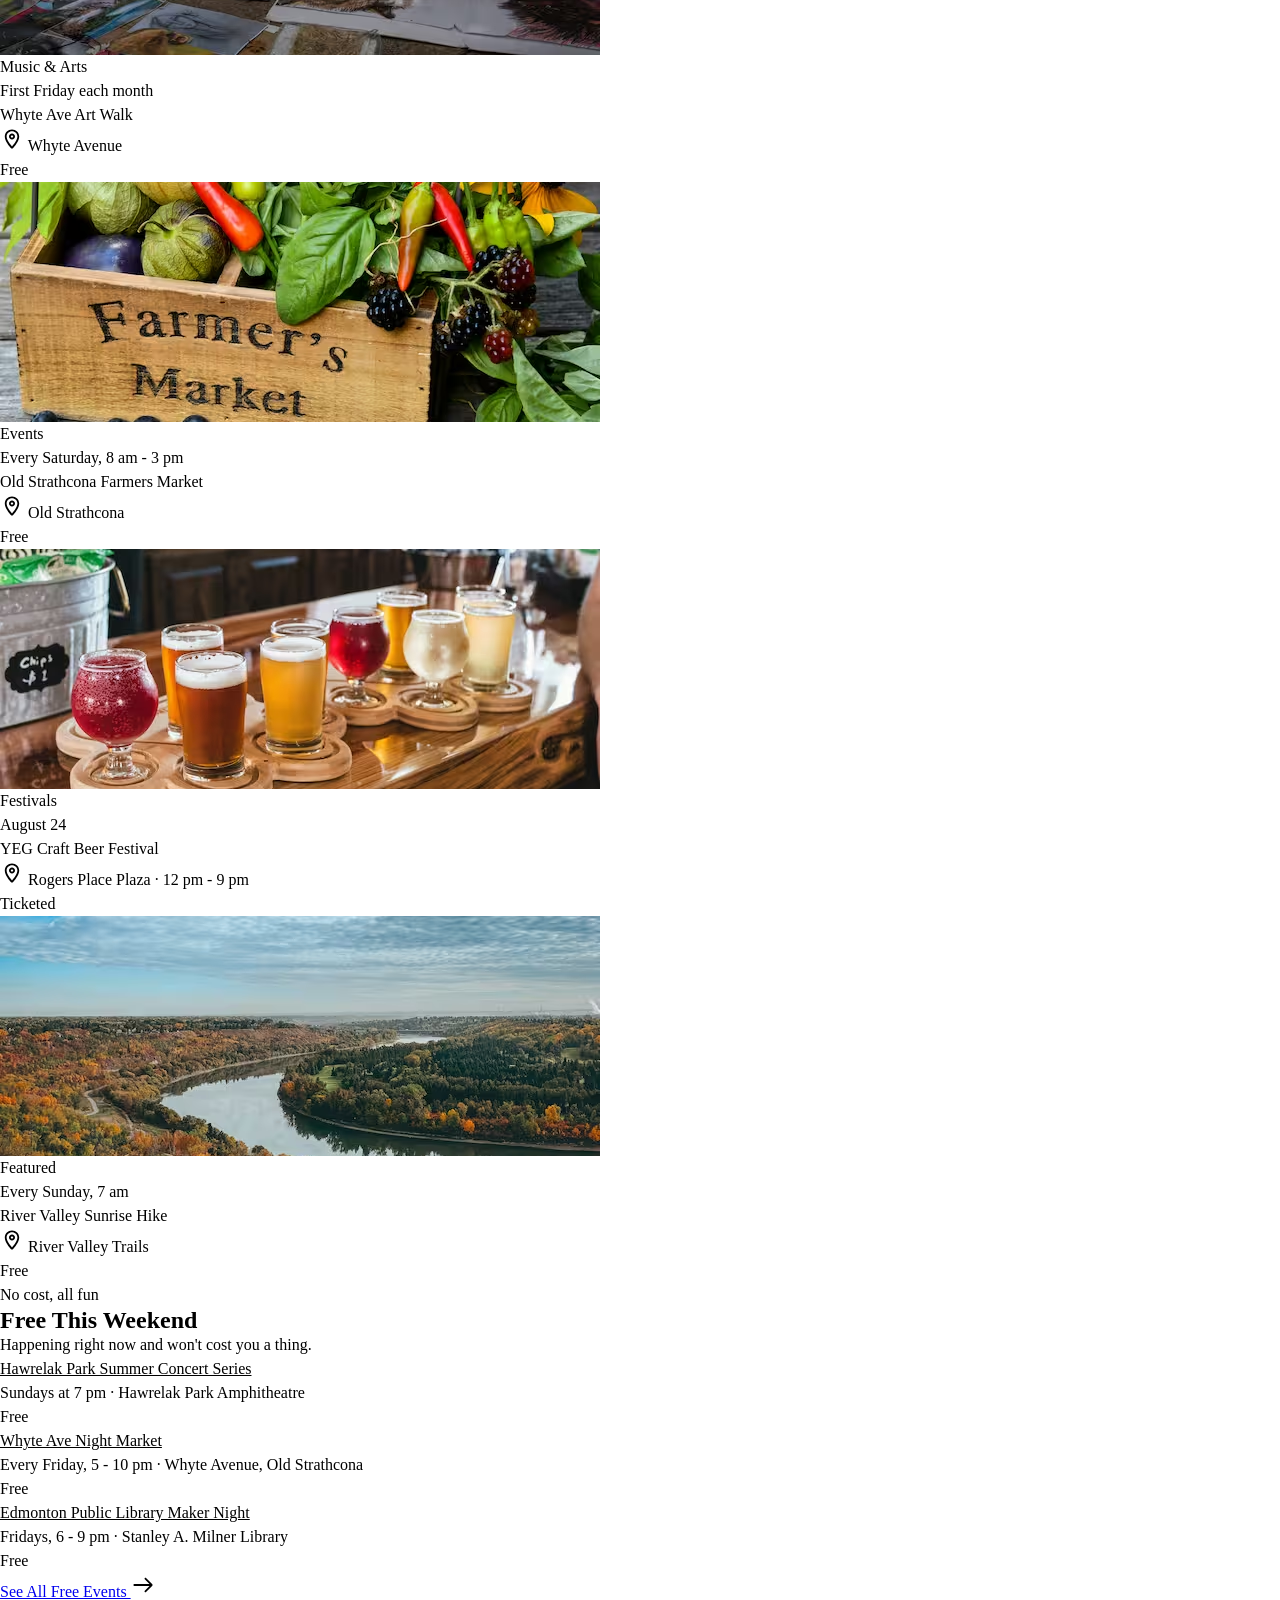
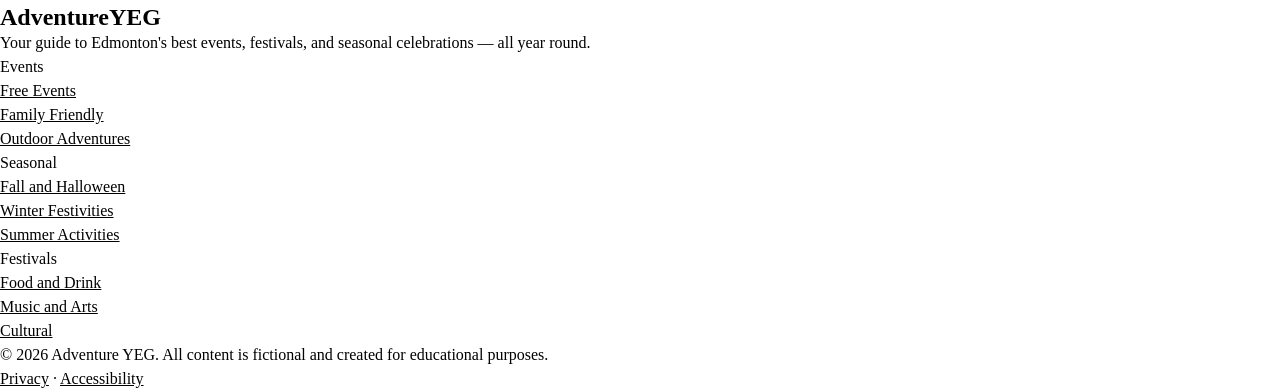
==== commit 2bcc9175: "finish homepage index.html" ====
--- a/index.html
+++ b/index.html
@@ -367,22 +367,22 @@
     </header>
 
     <main id="main-content">
-        <div class="inner-container">
-            <section class="hero">
-                <div class="hero-container">
-                    <p class="hero-category">— Edmonton's Event Guide</p>
-                    <h2 class="homepage-hero-heading">Your Next <span class="logotype-accent">Adventure</span> Starts Here</h2>
-                    <p>From free community events to food festivals and seasonal celebrations, Adventure YEG is your guide to Edmonton's best weekends.</p>
-                    <div class="hero-buttons">
-                        <a href="events/index.html" class="button-primary">Explore Events
-                            <svg class="icon" width="24" height="24">
-                                <use href="#icon-arrow-right"></use>
-                            </svg></a>
-                        <a class="button-secondary">Free This Weekend</a>
-                    </div>
+        <section class="hero homepage-hero">
+            <div class="inner-container hero-container">
+                <p class="hero-category">— Edmonton's Event Guide</p>
+                <h2>Your Next <span class="logotype-accent">Adventure</span> Starts Here</h2>
+                <p>From free community events to food festivals and seasonal celebrations, Adventure YEG is your guide to Edmonton's best weekends.</p>
+                <div class="hero-buttons">
+                    <a href="events/index.html" class="button-primary">Explore Events
+                        <svg class="icon" width="24" height="24">
+                            <use href="#icon-arrow-right"></use>
+                        </svg></a>
+                    <a class="button-secondary">Free This Weekend</a>
                 </div>
-            </section>
-            <section class="adventures-section">
+            </div>
+        </section>
+        <section class="adventures-section">
+            <div class="inner-container">
                 <p class="section-purpose">Browse By Category</p>
                 <h2>Find Your Kind of Adventure</h2>
                 <p class="section-description">Three curated sections to help you explore everything Edmonton has on offer.</p>
@@ -427,8 +427,11 @@
                             </svg></a>
                     </section>
                 </div>
-            </section>
-            <section>
+            </div>
+        </section>
+
+        <section>
+            <div class="inner-container">
                 <p class="section-purpose">Happening Now</p>
                 <h2>What's On This Month</h2>
                 <div class="events-container">
@@ -448,7 +451,7 @@
                         </div>
                     </div>
                     <div class="event">
-                        <img src="img/home/zombie-monster-figure.avif" height="315" width="600" alt="Green glowing zombie monster">
+                        <img src="img/home/zombie-monster-figure.avif" height="338" width="600" alt="Green glowing zombie monster">
                         <div class="event-title">
                             <p class="event-category category-seasonal">Seasonal</p>
                             <p class="event-date">October 18 - 31</p>
@@ -463,7 +466,7 @@
                         </div>
                     </div>
                     <div class="event">
-                        <img src="img/home/an-artist-cat-at-work.avif" height="315" width="600" alt="Man hunched over a large drawing in the street">
+                        <img src="img/home/an-artist-cat-at-work.avif" height="401" width="600" alt="Man hunched over a large drawing in the street">
                         <div class="event-title">
                             <p class="event-category category-music-arts">Music &amp; Arts</p>
                             <p class="event-date">First Friday each month</p>
@@ -478,7 +481,7 @@
                         </div>
                     </div>
                     <div class="event">
-                        <img src="img/home/farmers-market-bounty-in-a-box.avif" height="315" width="600" alt="Box labeled Farmer's Market full of vegetables">
+                        <img src="img/home/farmers-market-bounty-in-a-box.avif" height="414" width="600" alt="Box labeled Farmer's Market full of vegetables">
                         <div class="event-title">
                             <p class="event-category category-events">Events</p>
                             <p class="event-date">Every Saturday, 8 am - 3 pm</p>
@@ -493,7 +496,7 @@
                         </div>
                     </div>
                     <div class="event">
-                        <img src="img/home/beverages-on-a-wooden-bar.avif" height="315" width="600" alt="Countertop full of alcoholic drinks">
+                        <img src="img/home/beverages-on-a-wooden-bar.avif" height="450" width="600" alt="Countertop full of alcoholic drinks">
                         <div class="event-title">
                             <p class="event-category category-festivals">Festivals</p>
                             <p class="event-date">August 24</p>
@@ -508,7 +511,7 @@
                         </div>
                     </div>
                     <div class="event">
-                        <img src="img/home/big-bend-on-the-north-saskatchewan.avif" height="315" width="600" alt="Aerial shot of the North Saskatchewan River">
+                        <img src="img/home/big-bend-on-the-north-saskatchewan.avif" height="450" width="600" alt="Aerial shot of the North Saskatchewan River">
                         <div class="event-title">
                             <p class="event-category category-featured">Featured</p>
                             <p class="event-date">Every Sunday, 7 am</p>
@@ -523,8 +526,47 @@
                         </div>
                     </div>
                 </div>
-            </section>
-        </div>
+            </div>
+        </section>
+
+        <section class="free-this-weekend">
+            <div class="inner-container">
+                <p class="section-purpose">No cost, all fun</p>
+                <h2>Free This Weekend</h2>
+                <p class="section-description">Happening right now and won't cost you a thing.</p>
+
+                <ul class="free-events">
+                    <li class="free-event">
+                        <div class="free-title">
+                            <p class="free-name"><a href="#">Hawrelak Park Summer Concert Series</a></p>
+                            <p class="free-description">Sundays at 7 pm · Hawrelak Park Amphitheatre</p>
+                        </div>
+                        <p class="event-cost">Free</p>
+                    </li>
+                    <li class="free-event">
+                        <div class="free-title">
+                            <p class="free-name"><a href="#">Whyte Ave Night Market</a></p>
+                            <p class="free-description">Every Friday, 5 - 10 pm · Whyte Avenue, Old Strathcona</p>
+                        </div>
+                        <p class="event-cost">Free</p>
+                    </li>
+                    <li class="free-event">
+                        <div class="free-title">
+                            <p class="free-name"><a href="#">Edmonton Public Library Maker Night</a></p>
+                            <p class="free-description">Fridays, 6 - 9 pm · Stanley A. Milner Library</p>
+                        </div>
+                        <p class="event-cost">Free</p>
+                    </li>
+                </ul>
+
+                <div class="hero-buttons">
+                    <a href="events/index.html" class="button-primary">See All Free Events
+                        <svg class="icon" width="24" height="24">
+                            <use href="#icon-arrow-right"></use>
+                        </svg></a>
+                </div>
+            </div>
+        </section>
     </main>
 
     <footer>
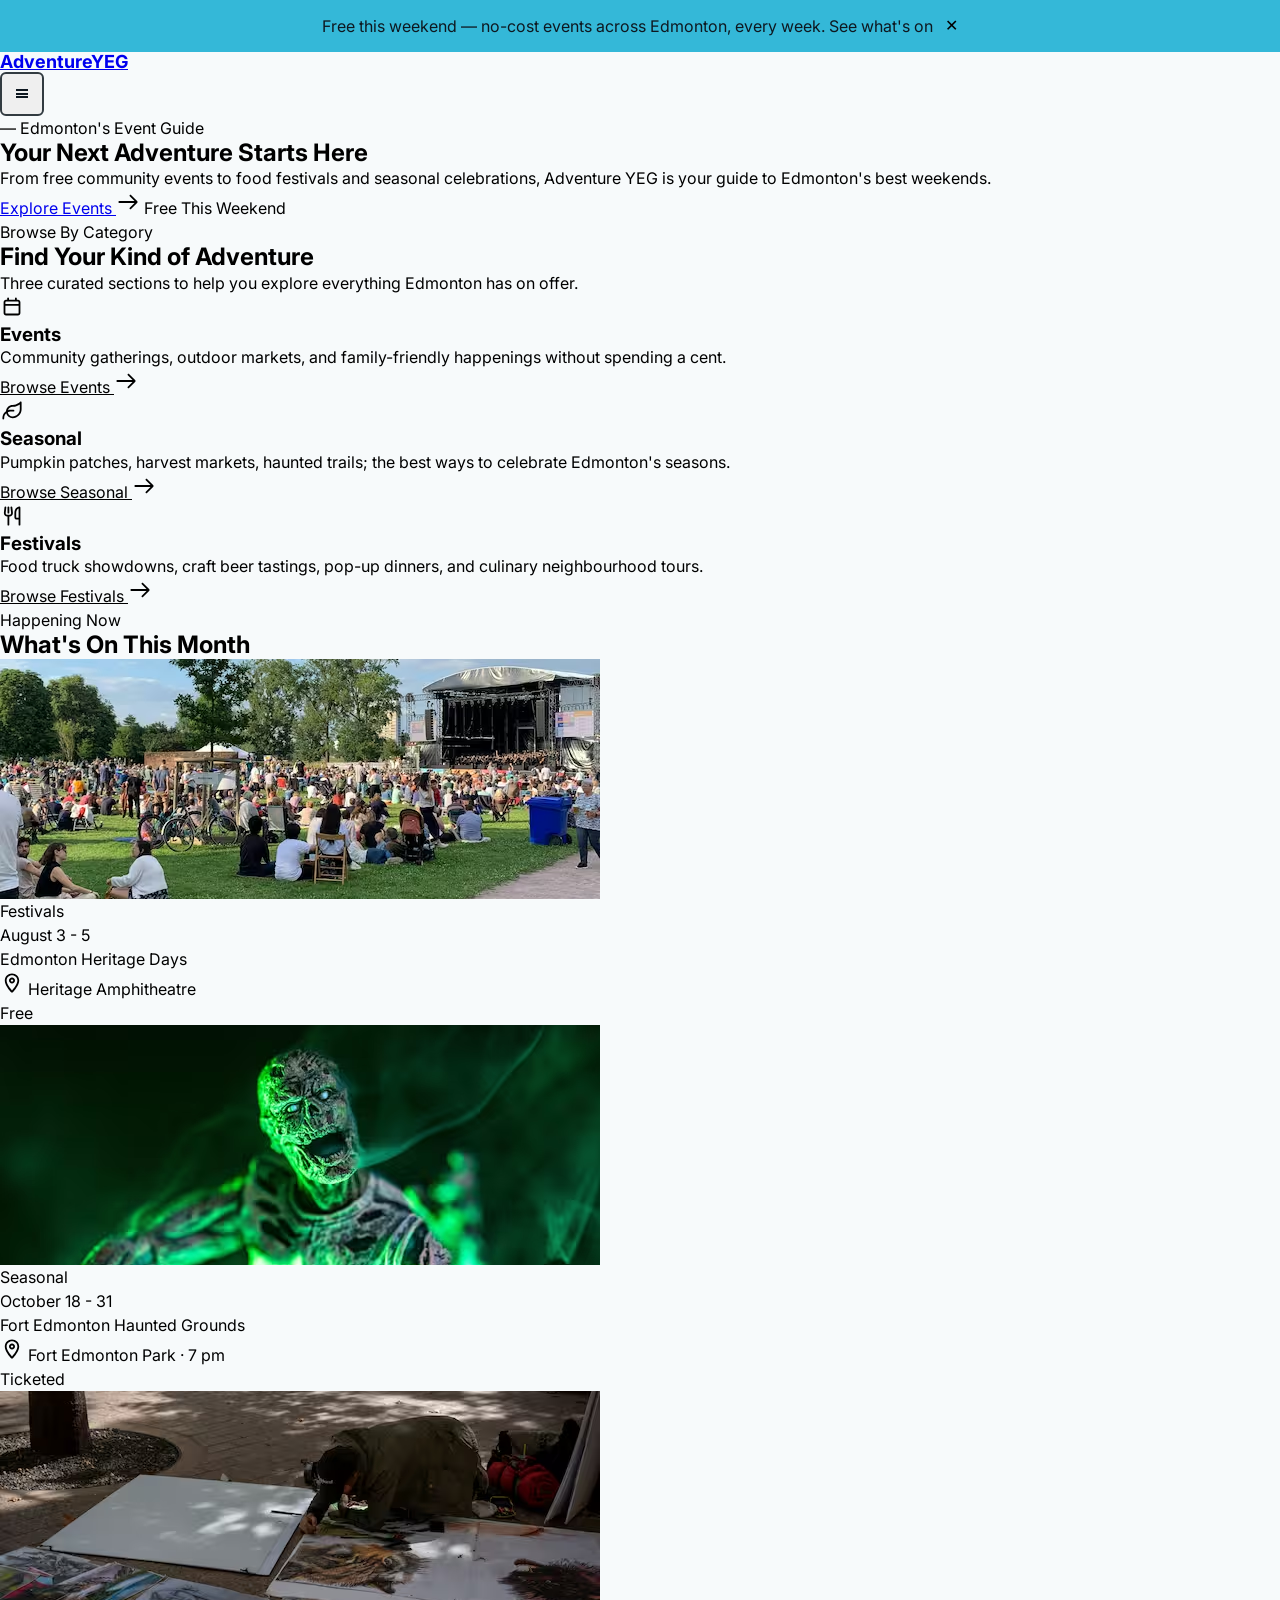
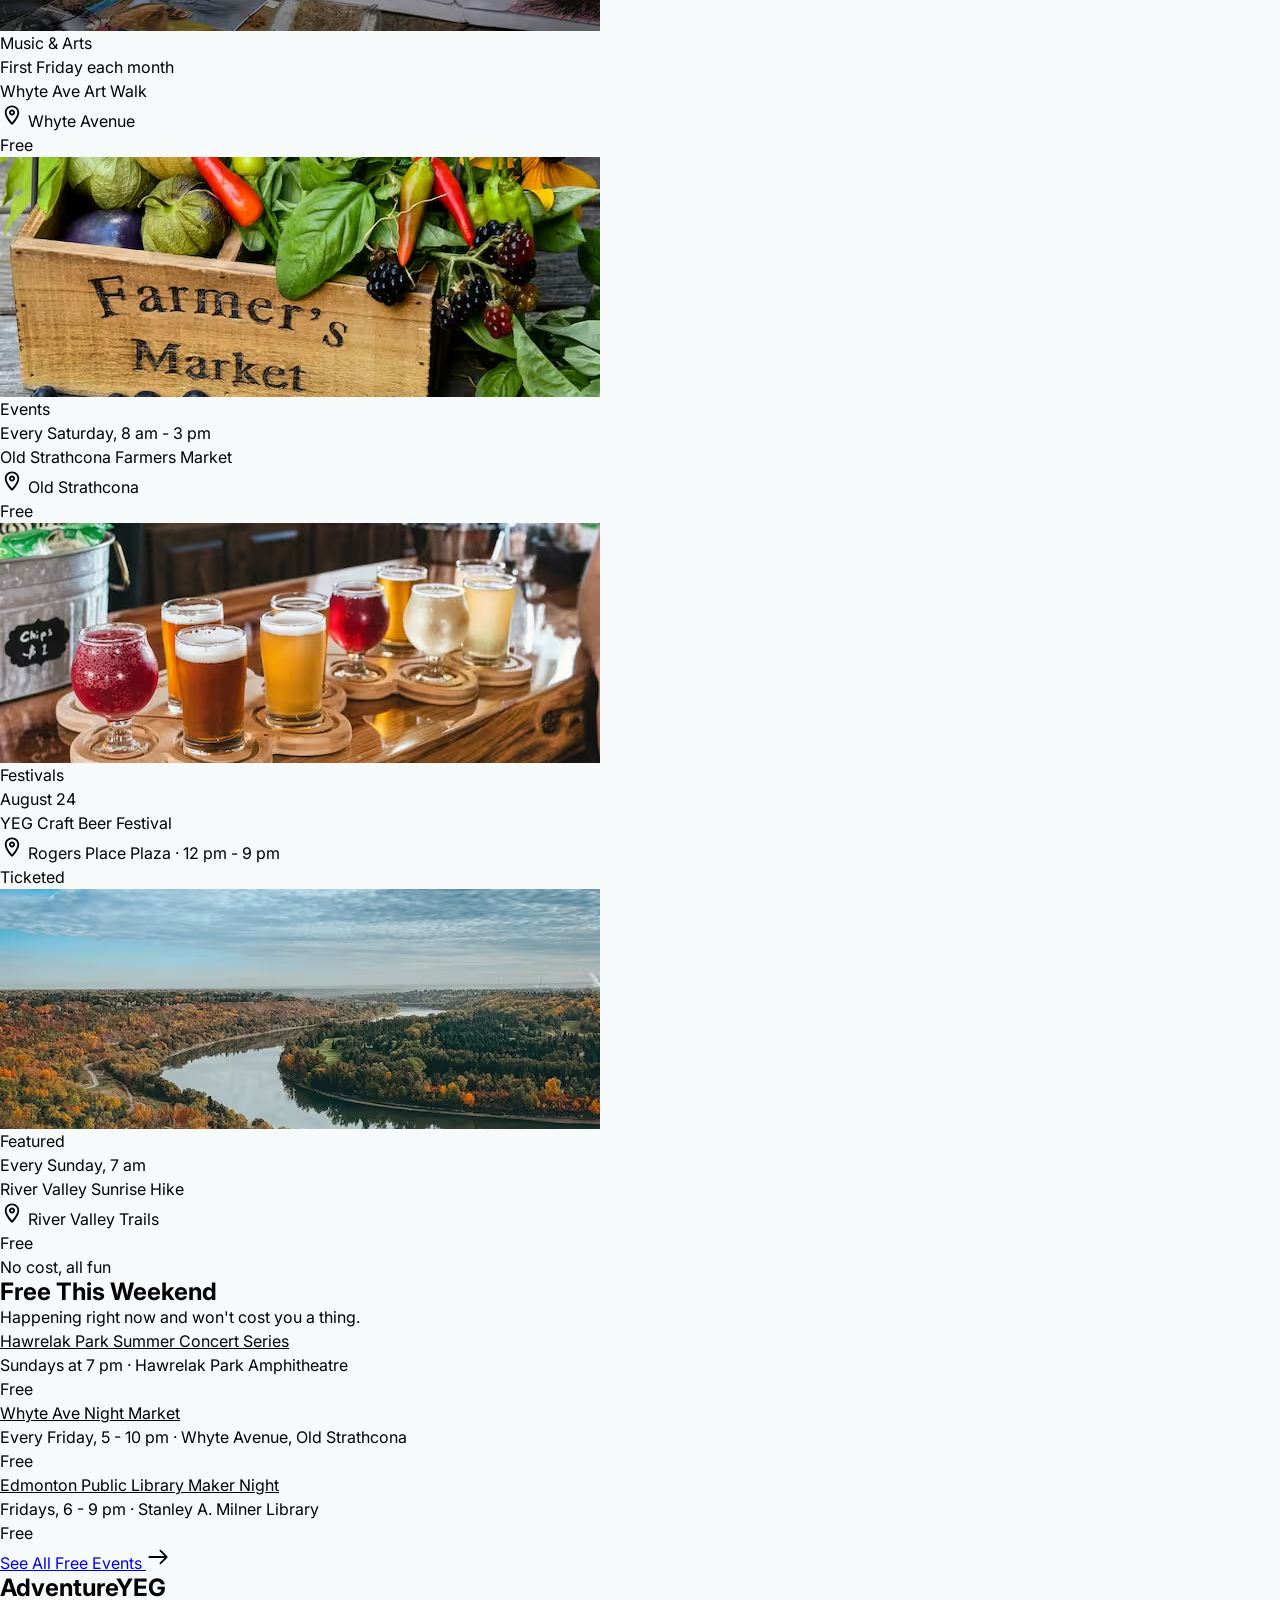
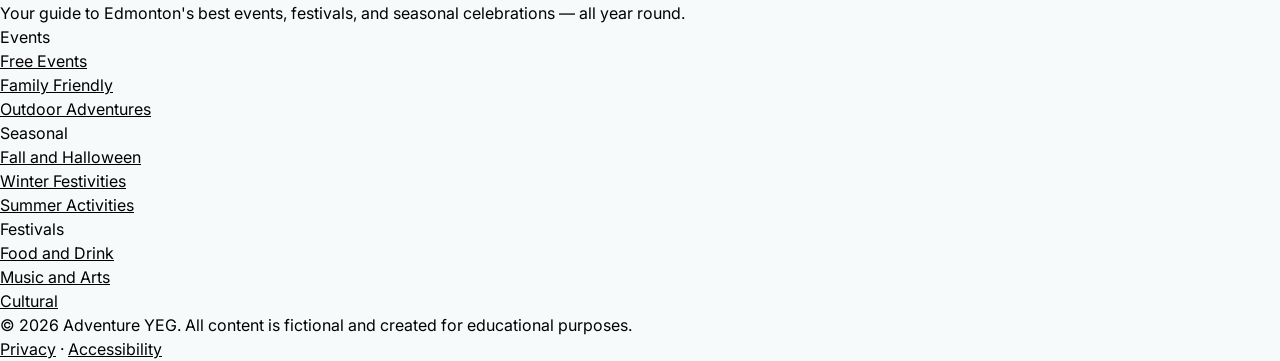
==== commit 3aa11060: "beginnings of css" ====
--- a/index.html
+++ b/index.html
@@ -8,7 +8,7 @@
 
     <link rel="preconnect" href="https://fonts.googleapis.com">
     <link rel="preconnect" href="https://fonts.gstatic.com" crossorigin>
-    <link href="https://fonts.googleapis.com/css2?family=Inter:ital,opsz,wght@0,14..32,100..900;1,14..32,100..900&family=Jost:ital,wght@0,100..900;1,100..900&family=Outfit:wght@100..900&family=Playfair+Display:ital,wght@0,400..900;1,400..900&display=swap" rel="stylesheet">
+    <link href="https://fonts.googleapis.com/css2?family=Inter:ital,opsz,wght@0,14..32,100..900;1,14..32,100..900&family=Outfit:wght@100..900&display=swap" rel="stylesheet">
 
     <link rel="stylesheet" href="css/reset.css">
     <link rel="stylesheet" href="css/style.css">
@@ -48,7 +48,7 @@
     </svg>
     -->
 
-    <a href="#main-content" class="skip-to-content">Skip to content</a><!--skip link-->
+    <a href="#main-content" class="skip-to-content">Skip to main content</a><!--skip link-->
 
     <header>
         <div class="alert-banner" id="alert-banner">
@@ -62,306 +62,306 @@
                 <h1>Adventure<span class="logotype-accent">YEG</span></h1>
             </a>
 
-            <!-- Main navigation starts here -->
-
-            <nav aria-label="Primary" id="main-nav" hidden>
-                <ul class="nav-list">
-
-                    <!-- Events -->
-                    <li class="nav-item nav-events">
-                        <button type="button" class="nav-trigger" aria-expanded="false" aria-controls="mega-events">
-                            <span>Events</span>
-                            <svg class="icon" width="24" height="24">
-                                <use href="#icon-chevron-down"></use>
-                            </svg>
-                        </button>
-
-                        <div id="mega-events" class="mega-panel" hidden>
-
-                            <div class="mega-column">
-
-                                <h2>Browse Events</h2>
-
-                                <div class="mega-subsection">
-                                    <h3>Happening Now</h3>
-
-                                    <a href="events/index.html" class="mega-link current-page">
-                                        <span class="mega-link-name">Free Events</span>
-                                        No-cost happenings across Edmonton, every week
-                                    </a>
-                                    <a href="#" class="mega-link">
-                                        <span class="mega-link-name">This Weekend</span>
-                                        What's on right now across Edmonton
-                                    </a>
-
-                                </div>
-
-                                <div class="mega-subsection">
-                                    <h3>Upcoming</h3>
-
-                                    <a href="#" class="mega-link">
-                                        <span class="mega-link-name">This Month</span>
-                                        Plan ahead with the full monthly calendar
-                                    </a>
-                                    <a href="#" class="mega-link">
-                                        <span class="mega-link-name">Family Friendly</span>
-                                        Activities for all ages, from toddlers to grandparents
-                                    </a>
-
-                                </div>
-                            </div>
-                            <div class="mega-column">
-
-                                <h2>Explore More</h2>
-
-                                <div class="mega-subsection">
-                                    <h3>Outdoor</h3>
-
-                                    <a href="#" class="mega-link">
-                                        <span class="mega-link-name">Outdoor Adventures</span>
-                                        River valley hikes, parks, and open-air markets
-                                    </a>
-                                    <a href="#" class="mega-link">
-                                        <span class="mega-link-name">Sports and Fitness</span>
-                                        Runs, tournaments, and active community events
-                                    </a>
-
-                                </div>
-
-                                <div class="mega-subsection">
-                                    <h3>Community</h3>
-
-                                    <a href="#" class="mega-link">
-                                        <span class="mega-link-name">Community Gatherings</span>
-                                        Neighbourhood meet-ups and local celebrations
-                                    </a>
-                                    <a href="#" class="mega-link">
-                                        <span class="mega-link-name">Arts and Culture</span>
-                                        Gallery openings, performances, and workshops
-                                    </a>
-
-                                </div>
-                            </div>
-                            <div class="mega-column mega-featured-column">
-
-                                <h2>Featured</h2>
-
-                                <a class="mega-featured" href="#">
-                                    <span class="mega-featured-highlight">Free</span>
-                                    <span class="mega-featured-name">Edmonton Public Library Maker Night</span>
-                                    Fridays, 6 - 9 pm · Stanley A. Milner Library
-                                </a>
-                            </div>
-
-                        </div>
-                    </li>
-
-                    <!-- Seasonal -->
-                    <li class="nav-item nav-seasonal">
-                        <button type="button" class="nav-trigger" aria-expanded="false" aria-controls="mega-seasonal">
-                            <span>Seasonal</span>
-                            <svg class="icon" width="24" height="24">
-                                <use href="#icon-chevron-down"></use>
-                            </svg>
-                        </button>
-
-                        <div id="mega-seasonal" class="mega-panel" hidden>
-
-                            <div class="mega-column">
-
-                                <h2>Browse Seasons</h2>
-
-                                <div class="mega-subsection">
-                                    <h3>Active Now</h3>
-
-                                    <a href="seasonal/index.html" class="mega-link">
-                                        <span class="mega-link-name">Fall and Halloween</span>
-                                        Pumpkin patches, haunted trails, and harvest markets
-                                    </a>
-                                    <a href="#" class="mega-link">
-                                        <span class="mega-link-name">Winter Festivities</span>
-                                        Holiday markets, ice skating, and winter light displays
-                                    </a>
-
-                                </div>
-
-                                <div class="mega-subsection">
-                                    <h3>Coming Up</h3>
-
-                                    <a href="#" class="mega-link">
-                                        <span class="mega-link-name">Spring Events</span>
-                                        Farmers markets, garden tours, and outdoor openings
-                                    </a>
-                                    <a href="#" class="mega-link">
-                                        <span class="mega-link-name">Summer Activities</span>
-                                        Festivals, outdoor concerts, and river valley adventures
-                                    </a>
-
-                                </div>
-                            </div>
-                            <div class="mega-column">
-
-                                <h2>Fall and Halloween</h2>
-
-                                <div class="mega-subsection">
-                                    <h3>Farms and Fields</h3>
-
-                                    <a href="#" class="mega-link">
-                                        <span class="mega-link-name">Pumpkin Patches</span>
-                                        Pick-your-own farms and family corn mazes near the city
-                                    </a>
-                                    <a href="#" class="mega-link">
-                                        <span class="mega-link-name">Corn Mazes</span>
-                                        Family fun in the fields just outside the city
-                                    </a>
-
-                                </div>
-
-                                <div class="mega-subsection">
-                                    <h3>After Dark</h3>
-
-                                    <a href="#" class="mega-link">
-                                        <span class="mega-link-name">Haunted Trails</span>
-                                        Edmonton's scariest after-dark experiences for thrill seekers
-                                    </a>
-                                    <a href="#" class="mega-link">
-                                        <span class="mega-link-name">Ghost Tours</span>
-                                        Guided walks through Edmonton's most haunted locations
-                                    </a>
-
-                                </div>
-
-                                <div class="mega-subsection">
-                                    <h3>Shop and Taste</h3>
-
-                                    <a href="#" class="mega-link">
-                                        <span class="mega-link-name">Harvest Markets</span>
-                                        Local produce, baked goods, and seasonal handmade crafts
-                                    </a>
-
-                                </div>
-                            </div>
-                            <div class="mega-column mega-featured-column">
-
-                                <h2>Featured</h2>
-
-                                <a class="mega-featured" href="#">
-                                    <span class="mega-featured-highlight">Oct 18-31</span>
-                                    <span class="mega-featured-name">Fort Edmonton Haunted Grounds</span>
-                                    Nightly from 7 pm · Fort Edmonton Park
-                                </a>
-                            </div>
-
-                        </div>
-                    </li>
-
-                    <!-- Festivals -->
-                    <li class="nav-item nav-festivals">
-                        <button type="button" class="nav-trigger" aria-expanded="false" aria-controls="mega-festivals">
-                            <span>Festivals</span>
-                            <svg class="icon" width="24" height="24">
-                                <use href="#icon-chevron-down"></use>
-                            </svg>
-                        </button>
-
-                        <div id="mega-festivals" class="mega-panel" hidden>
-
-                            <div class="mega-column">
-
-                                <h2>Browse Festivals</h2>
-
-                                <div class="mega-subsection">
-                                    <h3>Popular</h3>
-
-                                    <a href="#" class="mega-link">
-                                        <span class="mega-link-name">Music and Arts</span>
-                                        Live concerts, gallery openings, and street performance festivals
-                                    </a>
-                                    <a href="#" class="mega-link">
-                                        <span class="mega-link-name">Food and Drink</span>
-                                        Food truck showdowns, craft beer tastings, and culinary tours
-                                    </a>
-
-                                </div>
-
-                                <div class="mega-subsection">
-                                    <h3>More</h3>
-
-                                    <a href="#" class="mega-link">
-                                        <span class="mega-link-name">Cultural</span>
-                                        Heritage festivals celebrating Edmonton's diverse communities
-                                    </a>
-                                    <a href="#" class="mega-link">
-                                        <span class="mega-link-name">Film and Comedy</span>
-                                        Indie film showcases, comedy nights, and open-mic events
-                                    </a>
-
-                                </div>
-                            </div>
-                            <div class="mega-column">
-
-                                <h2>Food &amp; Drink</h2>
-
-                                <div class="mega-subsection">
-                                    <h3>Food</h3>
-
-                                    <a href="#" class="mega-link">
-                                        <span class="mega-link-name">Taste of Edmonton</span>
-                                        July 18 - 27 · Free entry · Churchill Square
-                                    </a>
-                                    <a href="#" class="mega-link">
-                                        <span class="mega-link-name">YEG Food Truck Frenzy</span>
-                                        August 10 · 11 am - 8 pm · MacEwan University
-                                    </a>
-
-                                </div>
-
-                                <div class="mega-subsection">
-                                    <h3>Drink</h3>
-
-                                    <a href="#" class="mega-link">
-                                        <span class="mega-link-name">YEG Craft Beer Festival</span>
-                                        August 24 · 12 pm - 9 pm · Rogers Place Plaza
-                                    </a>
-
-                                </div>
-
-                                <div class="mega-subsection">
-                                    <h3>Markets</h3>
-
-                                    <a href="#" class="mega-link">
-                                        <span class="mega-link-name">Whyte Ave Night Market</span>
-                                        Every Friday · 5 - 10 pm · Old Strathcona
-                                    </a>
-
-                                </div>
-                            </div>
-                            <div class="mega-column mega-featured-column">
-
-                                <h2>Featured</h2>
-
-                                <a class="mega-featured" href="#">
-                                    <span class="mega-featured-highlight">Free - Aug 3 - 5</span>
-                                    <span class="mega-featured-name">Edmonton Heritage Days</span>
-                                    Heritage Amphitheatre · William Hawrelak Park
-                                </a>
-                            </div>
-
-                        </div>
-                    </li>
-
-                    <li class="nav-item nav-outdoors"><a href="#">Outdoors</a></li>
-
-                    <li class="nav-item nav-about"><a href="#">About</a></li>
-                </ul>
-            </nav>
-
             <!-- Hamburger: mobile only -->
             <button type="button" class="nav-trigger nav-toggle" aria-expanded="false" aria-controls="main-nav" aria-label="Expand menu">
                 <span class="bar"></span>
                 <span class="bar"></span>
                 <span class="bar"></span>
             </button>
+
+            <!-- Main navigation starts here -->
+
+            <nav aria-label="Primary" id="main-nav" hidden>
+                <ul class="nav-list">
+
+                    <!-- Events -->
+                    <li class="nav-item nav-events">
+                        <button type="button" class="nav-trigger" aria-expanded="false" aria-controls="mega-events">
+                            <span>Events</span>
+                            <svg class="icon" width="24" height="24">
+                                <use href="#icon-chevron-down"></use>
+                            </svg>
+                        </button>
+
+                        <div id="mega-events" class="mega-panel" hidden>
+
+                            <div class="mega-column">
+
+                                <h2>Browse Events</h2>
+
+                                <div class="mega-subsection">
+                                    <h3>Happening Now</h3>
+
+                                    <a href="events/index.html" class="mega-link current-page">
+                                        <span class="mega-link-name">Free Events</span>
+                                        No-cost happenings across Edmonton, every week
+                                    </a>
+                                    <a href="#" class="mega-link">
+                                        <span class="mega-link-name">This Weekend</span>
+                                        What's on right now across Edmonton
+                                    </a>
+
+                                </div>
+
+                                <div class="mega-subsection">
+                                    <h3>Upcoming</h3>
+
+                                    <a href="#" class="mega-link">
+                                        <span class="mega-link-name">This Month</span>
+                                        Plan ahead with the full monthly calendar
+                                    </a>
+                                    <a href="#" class="mega-link">
+                                        <span class="mega-link-name">Family Friendly</span>
+                                        Activities for all ages, from toddlers to grandparents
+                                    </a>
+
+                                </div>
+                            </div>
+                            <div class="mega-column">
+
+                                <h2>Explore More</h2>
+
+                                <div class="mega-subsection">
+                                    <h3>Outdoor</h3>
+
+                                    <a href="#" class="mega-link">
+                                        <span class="mega-link-name">Outdoor Adventures</span>
+                                        River valley hikes, parks, and open-air markets
+                                    </a>
+                                    <a href="#" class="mega-link">
+                                        <span class="mega-link-name">Sports and Fitness</span>
+                                        Runs, tournaments, and active community events
+                                    </a>
+
+                                </div>
+
+                                <div class="mega-subsection">
+                                    <h3>Community</h3>
+
+                                    <a href="#" class="mega-link">
+                                        <span class="mega-link-name">Community Gatherings</span>
+                                        Neighbourhood meet-ups and local celebrations
+                                    </a>
+                                    <a href="#" class="mega-link">
+                                        <span class="mega-link-name">Arts and Culture</span>
+                                        Gallery openings, performances, and workshops
+                                    </a>
+
+                                </div>
+                            </div>
+                            <div class="mega-column mega-featured-column">
+
+                                <h2>Featured</h2>
+
+                                <a class="mega-featured" href="#">
+                                    <span class="mega-featured-highlight">Free</span>
+                                    <span class="mega-featured-name">Edmonton Public Library Maker Night</span>
+                                    Fridays, 6 - 9 pm · Stanley A. Milner Library
+                                </a>
+                            </div>
+
+                        </div>
+                    </li>
+
+                    <!-- Seasonal -->
+                    <li class="nav-item nav-seasonal">
+                        <button type="button" class="nav-trigger" aria-expanded="false" aria-controls="mega-seasonal">
+                            <span>Seasonal</span>
+                            <svg class="icon" width="24" height="24">
+                                <use href="#icon-chevron-down"></use>
+                            </svg>
+                        </button>
+
+                        <div id="mega-seasonal" class="mega-panel" hidden>
+
+                            <div class="mega-column">
+
+                                <h2>Browse Seasons</h2>
+
+                                <div class="mega-subsection">
+                                    <h3>Active Now</h3>
+
+                                    <a href="seasonal/index.html" class="mega-link">
+                                        <span class="mega-link-name">Fall and Halloween</span>
+                                        Pumpkin patches, haunted trails, and harvest markets
+                                    </a>
+                                    <a href="#" class="mega-link">
+                                        <span class="mega-link-name">Winter Festivities</span>
+                                        Holiday markets, ice skating, and winter light displays
+                                    </a>
+
+                                </div>
+
+                                <div class="mega-subsection">
+                                    <h3>Coming Up</h3>
+
+                                    <a href="#" class="mega-link">
+                                        <span class="mega-link-name">Spring Events</span>
+                                        Farmers markets, garden tours, and outdoor openings
+                                    </a>
+                                    <a href="#" class="mega-link">
+                                        <span class="mega-link-name">Summer Activities</span>
+                                        Festivals, outdoor concerts, and river valley adventures
+                                    </a>
+
+                                </div>
+                            </div>
+                            <div class="mega-column">
+
+                                <h2>Fall and Halloween</h2>
+
+                                <div class="mega-subsection">
+                                    <h3>Farms and Fields</h3>
+
+                                    <a href="#" class="mega-link">
+                                        <span class="mega-link-name">Pumpkin Patches</span>
+                                        Pick-your-own farms and family corn mazes near the city
+                                    </a>
+                                    <a href="#" class="mega-link">
+                                        <span class="mega-link-name">Corn Mazes</span>
+                                        Family fun in the fields just outside the city
+                                    </a>
+
+                                </div>
+
+                                <div class="mega-subsection">
+                                    <h3>After Dark</h3>
+
+                                    <a href="#" class="mega-link">
+                                        <span class="mega-link-name">Haunted Trails</span>
+                                        Edmonton's scariest after-dark experiences for thrill seekers
+                                    </a>
+                                    <a href="#" class="mega-link">
+                                        <span class="mega-link-name">Ghost Tours</span>
+                                        Guided walks through Edmonton's most haunted locations
+                                    </a>
+
+                                </div>
+
+                                <div class="mega-subsection">
+                                    <h3>Shop and Taste</h3>
+
+                                    <a href="#" class="mega-link">
+                                        <span class="mega-link-name">Harvest Markets</span>
+                                        Local produce, baked goods, and seasonal handmade crafts
+                                    </a>
+
+                                </div>
+                            </div>
+                            <div class="mega-column mega-featured-column">
+
+                                <h2>Featured</h2>
+
+                                <a class="mega-featured" href="#">
+                                    <span class="mega-featured-highlight">Oct 18-31</span>
+                                    <span class="mega-featured-name">Fort Edmonton Haunted Grounds</span>
+                                    Nightly from 7 pm · Fort Edmonton Park
+                                </a>
+                            </div>
+
+                        </div>
+                    </li>
+
+                    <!-- Festivals -->
+                    <li class="nav-item nav-festivals">
+                        <button type="button" class="nav-trigger" aria-expanded="false" aria-controls="mega-festivals">
+                            <span>Festivals</span>
+                            <svg class="icon" width="24" height="24">
+                                <use href="#icon-chevron-down"></use>
+                            </svg>
+                        </button>
+
+                        <div id="mega-festivals" class="mega-panel" hidden>
+
+                            <div class="mega-column">
+
+                                <h2>Browse Festivals</h2>
+
+                                <div class="mega-subsection">
+                                    <h3>Popular</h3>
+
+                                    <a href="#" class="mega-link">
+                                        <span class="mega-link-name">Music and Arts</span>
+                                        Live concerts, gallery openings, and street performance festivals
+                                    </a>
+                                    <a href="#" class="mega-link">
+                                        <span class="mega-link-name">Food and Drink</span>
+                                        Food truck showdowns, craft beer tastings, and culinary tours
+                                    </a>
+
+                                </div>
+
+                                <div class="mega-subsection">
+                                    <h3>More</h3>
+
+                                    <a href="#" class="mega-link">
+                                        <span class="mega-link-name">Cultural</span>
+                                        Heritage festivals celebrating Edmonton's diverse communities
+                                    </a>
+                                    <a href="#" class="mega-link">
+                                        <span class="mega-link-name">Film and Comedy</span>
+                                        Indie film showcases, comedy nights, and open-mic events
+                                    </a>
+
+                                </div>
+                            </div>
+                            <div class="mega-column">
+
+                                <h2>Food &amp; Drink</h2>
+
+                                <div class="mega-subsection">
+                                    <h3>Food</h3>
+
+                                    <a href="#" class="mega-link">
+                                        <span class="mega-link-name">Taste of Edmonton</span>
+                                        July 18 - 27 · Free entry · Churchill Square
+                                    </a>
+                                    <a href="#" class="mega-link">
+                                        <span class="mega-link-name">YEG Food Truck Frenzy</span>
+                                        August 10 · 11 am - 8 pm · MacEwan University
+                                    </a>
+
+                                </div>
+
+                                <div class="mega-subsection">
+                                    <h3>Drink</h3>
+
+                                    <a href="#" class="mega-link">
+                                        <span class="mega-link-name">YEG Craft Beer Festival</span>
+                                        August 24 · 12 pm - 9 pm · Rogers Place Plaza
+                                    </a>
+
+                                </div>
+
+                                <div class="mega-subsection">
+                                    <h3>Markets</h3>
+
+                                    <a href="#" class="mega-link">
+                                        <span class="mega-link-name">Whyte Ave Night Market</span>
+                                        Every Friday · 5 - 10 pm · Old Strathcona
+                                    </a>
+
+                                </div>
+                            </div>
+                            <div class="mega-column mega-featured-column">
+
+                                <h2>Featured</h2>
+
+                                <a class="mega-featured" href="#">
+                                    <span class="mega-featured-highlight">Free - Aug 3 - 5</span>
+                                    <span class="mega-featured-name">Edmonton Heritage Days</span>
+                                    Heritage Amphitheatre · William Hawrelak Park
+                                </a>
+                            </div>
+
+                        </div>
+                    </li>
+
+                    <li class="nav-item nav-outdoors"><a href="#">Outdoors</a></li>
+
+                    <li class="nav-item nav-about"><a href="#">About</a></li>
+                </ul>
+            </nav>
 
         </div>
     </header>
@@ -377,7 +377,7 @@
                         <svg class="icon" width="24" height="24">
                             <use href="#icon-arrow-right"></use>
                         </svg></a>
-                    <a class="button-secondary">Free This Weekend</a>
+                    <a class="button-ghost">Free This Weekend</a>
                 </div>
             </div>
         </section>
@@ -443,11 +443,11 @@
                             <p class="event-name">Edmonton Heritage Days</p>
                         </div>
                         <div class="event-bottom-info">
-                            <p><svg class="icon" width="24" height="24">
+                            <p><svg class="icon" width="24" height="24" alt="Location">
                                     <use href="#icon-location-dot"></use>
                                 </svg>
                                 Heritage Amphitheatre</p>
-                            <p class="event-cost">Free</p>
+                            <p class="event-cost cost-free">Free</p>
                         </div>
                     </div>
                     <div class="event">
@@ -458,11 +458,11 @@
                             <p class="event-name">Fort Edmonton Haunted Grounds</p>
                         </div>
                         <div class="event-bottom-info">
-                            <p><svg class="icon" width="24" height="24">
+                            <p><svg class="icon" width="24" height="24" alt="Location">
                                     <use href="#icon-location-dot"></use>
                                 </svg>
                                 Fort Edmonton Park · 7 pm</p>
-                            <p class="event-cost">Ticketed</p>
+                            <p class="event-cost cost-ticketed">Ticketed</p>
                         </div>
                     </div>
                     <div class="event">
@@ -473,11 +473,11 @@
                             <p class="event-name">Whyte Ave Art Walk</p>
                         </div>
                         <div class="event-bottom-info">
-                            <p><svg class="icon" width="24" height="24">
+                            <p><svg class="icon" width="24" height="24" alt="Location">
                                     <use href="#icon-location-dot"></use>
                                 </svg>
                                 Whyte Avenue</p>
-                            <p class="event-cost">Free</p>
+                            <p class="event-cost cost-free">Free</p>
                         </div>
                     </div>
                     <div class="event">
@@ -488,11 +488,11 @@
                             <p class="event-name">Old Strathcona Farmers Market</p>
                         </div>
                         <div class="event-bottom-info">
-                            <p><svg class="icon" width="24" height="24">
+                            <p><svg class="icon" width="24" height="24" alt="Location">
                                     <use href="#icon-location-dot"></use>
                                 </svg>
                                 Old Strathcona</p>
-                            <p class="event-cost">Free</p>
+                            <p class="event-cost cost-free">Free</p>
                         </div>
                     </div>
                     <div class="event">
@@ -503,11 +503,11 @@
                             <p class="event-name">YEG Craft Beer Festival</p>
                         </div>
                         <div class="event-bottom-info">
-                            <p><svg class="icon" width="24" height="24">
+                            <p><svg class="icon" width="24" height="24" alt="Location">
                                     <use href="#icon-location-dot"></use>
                                 </svg>
                                 Rogers Place Plaza · 12 pm - 9 pm</p>
-                            <p class="event-cost">Ticketed</p>
+                            <p class="event-cost cost-ticketed">Ticketed</p>
                         </div>
                     </div>
                     <div class="event">
@@ -518,11 +518,11 @@
                             <p class="event-name">River Valley Sunrise Hike</p>
                         </div>
                         <div class="event-bottom-info">
-                            <p><svg class="icon" width="24" height="24">
+                            <p><svg class="icon" width="24" height="24" alt="Location">
                                     <use href="#icon-location-dot"></use>
                                 </svg>
                                 River Valley Trails</p>
-                            <p class="event-cost">Free</p>
+                            <p class="event-cost cost-free">Free</p>
                         </div>
                     </div>
                 </div>
@@ -541,26 +541,26 @@
                             <p class="free-name"><a href="#">Hawrelak Park Summer Concert Series</a></p>
                             <p class="free-description">Sundays at 7 pm · Hawrelak Park Amphitheatre</p>
                         </div>
-                        <p class="event-cost">Free</p>
+                        <p class="event-cost cost-free">Free</p>
                     </li>
                     <li class="free-event">
                         <div class="free-title">
                             <p class="free-name"><a href="#">Whyte Ave Night Market</a></p>
                             <p class="free-description">Every Friday, 5 - 10 pm · Whyte Avenue, Old Strathcona</p>
                         </div>
-                        <p class="event-cost">Free</p>
+                        <p class="event-cost cost-free">Free</p>
                     </li>
                     <li class="free-event">
                         <div class="free-title">
                             <p class="free-name"><a href="#">Edmonton Public Library Maker Night</a></p>
                             <p class="free-description">Fridays, 6 - 9 pm · Stanley A. Milner Library</p>
                         </div>
-                        <p class="event-cost">Free</p>
+                        <p class="event-cost cost-free">Free</p>
                     </li>
                 </ul>
 
                 <div class="hero-buttons">
-                    <a href="events/index.html" class="button-primary">See All Free Events
+                    <a href="events/index.html" class="button-solid">See All Free Events
                         <svg class="icon" width="24" height="24">
                             <use href="#icon-arrow-right"></use>
                         </svg></a>
--- a/css/style.css
+++ b/css/style.css
@@ -1,5 +1,138 @@
+:root {
+    color-scheme: dark light;
+
+    --dark-text: #0e1820;
+    --light-text: #e2ecf4;
+
+    --background: light-dark(#F7FAFB, #0C1219);
+    --surface: light-dark(#ffffff, #18232e);
+    --text: light-dark(var(--dark-text), var(--light-text));
+    --text-muted: light-dark(#486070, #7a92a4);
+    --text-inverted: light-dark(var(--light-text), var(--dark-text));
+    --border: light-dark(#c0ced8, #1c2c3a);
+    --ghost-border: #323b41;
+    --ghost-hover: #868b8f;
+    --ghost-focus: #5193a5;
+
+    --events-teal-surface: light-dark(#ddf0f6, #0a2430);
+    --events-teal-fg: light-dark(#096476, #34b8d8);
+    --events-teal-fg-invert: light-dark(#34b8d8, #096476);
+
+    --seasonal-green-surface: light-dark(#E2F4DC, #0E2208);
+    --seasonal-green-fg: light-dark(#206E0C, #70C43C);
+
+    --festivals-orange-surface: light-dark(#FAEAE4, #280C04);
+    --festivals-orange-fg: light-dark(#B03E0E, #F06C3C);
+
+    --featured-yellow-surface: light-dark(#FEF4DC, #241800);
+    --featured-yellow-fg: light-dark(#7C5A00, #241800);
+
+    --misc-purple-surface: light-dark(#EEE4F8, #1A0830);
+    --misc-purple-fg: light-dark(#5B2E9C, #A86CE4);
+}
+
+body {
+    font-family: "Inter", sans-serif;
+    background-color: var(--background);
+    font-size: 1rem;
+    padding: 0;
+    margin: 0;
+}
+
+.skip-to-content {
+    position: absolute;
+    top: -10000rem;
+    left: -10000rem;
+    color: var(--light-text);
+    border-radius: 0.375rem;
+    background-color: #096476;
+    padding: .6875rem 1.25rem;
+    display: inline-flex;
+    justify-content: center;
+    align-items: center;
+    text-decoration: none;
+}
+
+.skip-to-content:focus-visible {
+    outline: 3px solid #82d2e6;
+    top: 1rem;
+    left: 1rem;
+}
+
 img {
     max-width: 100%;
     height: 240px;
     object-fit: cover;
+}
+
+.inner-container {
+    max-width: min(83rem, 87.5vw);
+}
+
+.alert-banner {
+    width: 100%;
+    display: flex;
+    gap: .75rem;
+    background-color: var(--events-teal-fg-invert);
+    color: var(--text);
+    padding: .875rem 1.25rem;
+    justify-content: center;
+    align-items: center;
+}
+
+.alert-banner button {
+    background: none;
+    border: none;
+}
+
+h1 {
+    font-size: 1.125rem;
+}
+
+.nav-toggle {
+    display: flex;
+    flex-direction: column;
+    align-items: center;
+    justify-content: center;
+    padding: .9rem;
+    gap: 1.75px;
+    width: 2.75rem;
+    /* 44px */
+    height: 2.75rem;
+    color: var(--text);
+    border-radius: .375rem;
+    border: 2px solid var(--ghost-border);
+}
+
+.nav-toggle:hover {
+    border-color: var(--ghost-hover);
+}
+
+.nav-toggle:focus-visible {
+    border: none;
+    outline: 2px solid --ghost-focus;
+}
+
+.bar {
+    display: block;
+    width: .75rem;
+    height: 1.75px;
+    background: currentColor;
+    transition: transform 0.3s ease, opacity 0.3s ease;
+}
+
+header nav:not([hidden]) {
+    display: block;
+}
+
+.nav-toggle[aria-expanded="true"] .bar:nth-of-type(1) {
+    transform: translateY(calc((1.75px + 1.75px))) rotate(45deg);
+}
+
+.nav-toggle[aria-expanded="true"] .bar:nth-of-type(2) {
+    transform: scaleX(0);
+}
+
+.nav-toggle[aria-expanded="true"] .bar:nth-of-type(3) {
+    transform: translateY(calc((1.75px + 1.75px) * -1)) rotate(-45deg);
 }
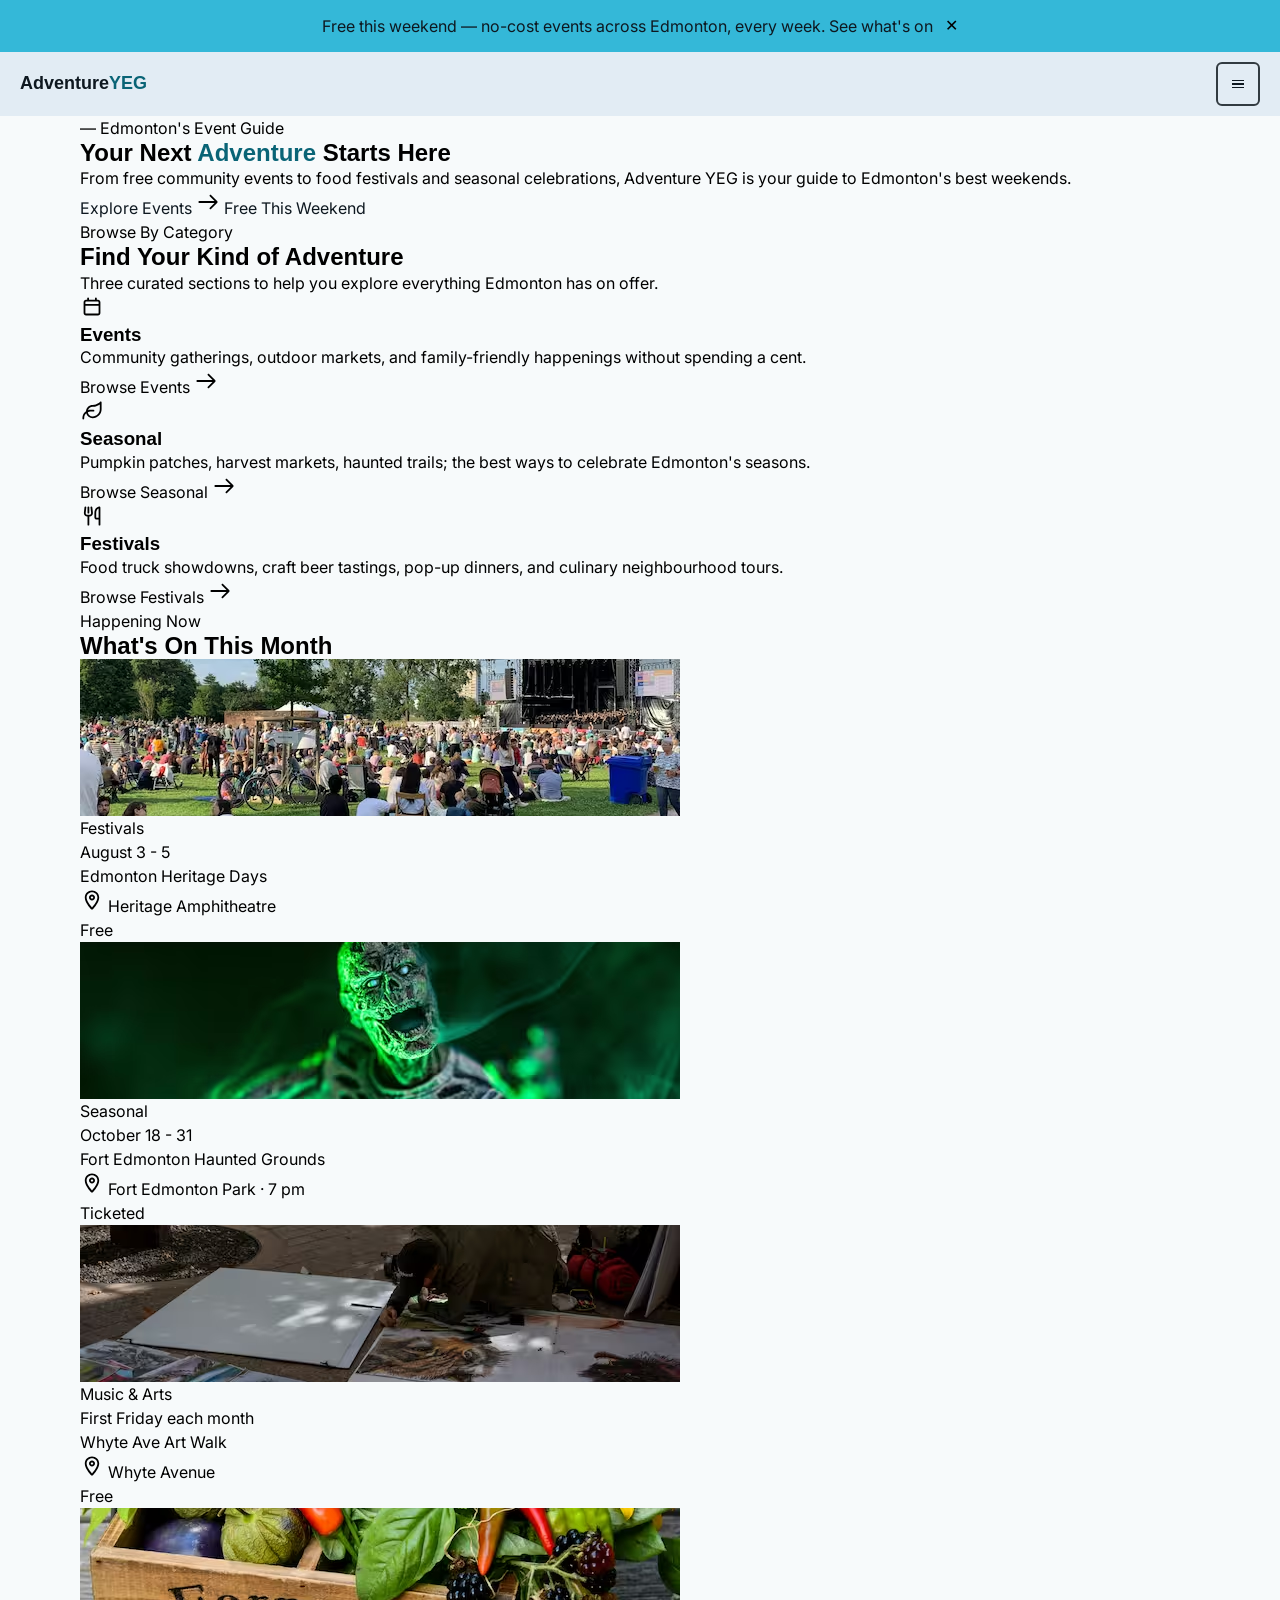
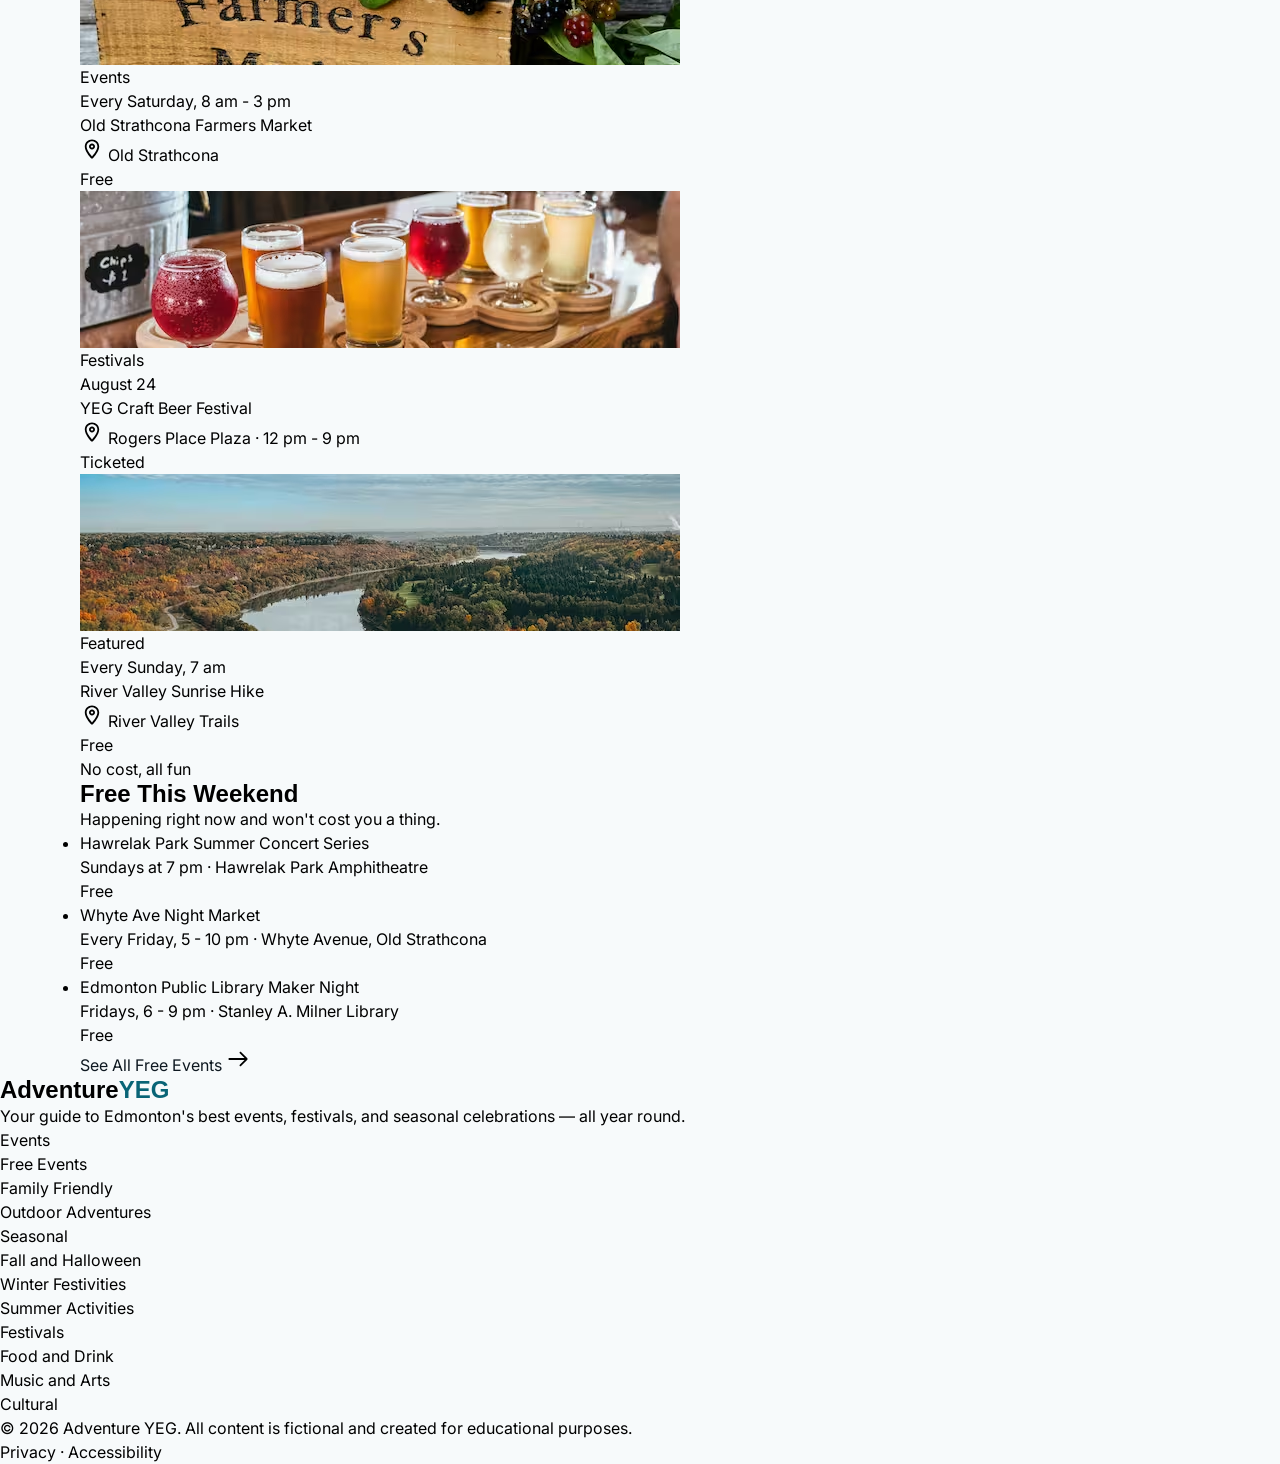
==== commit fa82466f: "Nav styling is as done as it's getting" ====
--- a/index.html
+++ b/index.html
@@ -57,17 +57,19 @@
         </div>
         <div class="inner-container">
 
-            <!-- Logo -->
-            <a href="/" class="logo" aria-label="AdventureYEG, return to home page">
-                <h1>Adventure<span class="logotype-accent">YEG</span></h1>
-            </a>
-
-            <!-- Hamburger: mobile only -->
-            <button type="button" class="nav-trigger nav-toggle" aria-expanded="false" aria-controls="main-nav" aria-label="Expand menu">
-                <span class="bar"></span>
-                <span class="bar"></span>
-                <span class="bar"></span>
-            </button>
+            <div class="header-main">
+                <!-- Logo -->
+                <a href="/" class="logo" aria-label="AdventureYEG, return to home page">
+                    <h1>Adventure<span class="logotype-accent">YEG</span></h1>
+                </a>
+
+                <!-- Hamburger: mobile only -->
+                <button type="button" class="nav-trigger nav-toggle" aria-expanded="false" aria-controls="main-nav" aria-label="Expand menu">
+                    <span class="bar"></span>
+                    <span class="bar"></span>
+                    <span class="bar"></span>
+                </button>
+            </div>
 
             <!-- Main navigation starts here -->
 
@@ -84,82 +86,83 @@
                         </button>
 
                         <div id="mega-events" class="mega-panel" hidden>
-
-                            <div class="mega-column">
-
-                                <h2>Browse Events</h2>
-
-                                <div class="mega-subsection">
-                                    <h3>Happening Now</h3>
-
-                                    <a href="events/index.html" class="mega-link current-page">
-                                        <span class="mega-link-name">Free Events</span>
-                                        No-cost happenings across Edmonton, every week
+                            <div class="inner-container">
+
+                                <div class="mega-column">
+
+                                    <h2>Browse Events</h2>
+
+                                    <div class="mega-subsection">
+                                        <h3>Happening Now</h3>
+
+                                        <a href="events/index.html" class="mega-link">
+                                            <span class="mega-link-name">Free Events</span>
+                                            No-cost happenings across Edmonton, every week
+                                        </a>
+                                        <a href="#" class="mega-link">
+                                            <span class="mega-link-name">This Weekend</span>
+                                            What's on right now across Edmonton
+                                        </a>
+
+                                    </div>
+
+                                    <div class="mega-subsection">
+                                        <h3>Upcoming</h3>
+
+                                        <a href="#" class="mega-link">
+                                            <span class="mega-link-name">This Month</span>
+                                            Plan ahead with the full monthly calendar
+                                        </a>
+                                        <a href="#" class="mega-link">
+                                            <span class="mega-link-name">Family Friendly</span>
+                                            Activities for all ages, from toddlers to grandparents
+                                        </a>
+
+                                    </div>
+                                </div>
+                                <div class="mega-column">
+
+                                    <h2>Explore More</h2>
+
+                                    <div class="mega-subsection">
+                                        <h3>Outdoor</h3>
+
+                                        <a href="#" class="mega-link">
+                                            <span class="mega-link-name">Outdoor Adventures</span>
+                                            River valley hikes, parks, and open-air markets
+                                        </a>
+                                        <a href="#" class="mega-link">
+                                            <span class="mega-link-name">Sports and Fitness</span>
+                                            Runs, tournaments, and active community events
+                                        </a>
+
+                                    </div>
+
+                                    <div class="mega-subsection">
+                                        <h3>Community</h3>
+
+                                        <a href="#" class="mega-link">
+                                            <span class="mega-link-name">Community Gatherings</span>
+                                            Neighbourhood meet-ups and local celebrations
+                                        </a>
+                                        <a href="#" class="mega-link">
+                                            <span class="mega-link-name">Arts and Culture</span>
+                                            Gallery openings, performances, and workshops
+                                        </a>
+
+                                    </div>
+                                </div>
+                                <div class="mega-column mega-featured-column">
+
+                                    <h2>Featured</h2>
+
+                                    <a class="mega-featured" href="#">
+                                        <span class="mega-featured-highlight">Free</span>
+                                        <span class="mega-featured-name">Edmonton Public Library Maker Night</span>
+                                        Fridays, 6 - 9 pm · Stanley A. Milner Library
                                     </a>
-                                    <a href="#" class="mega-link">
-                                        <span class="mega-link-name">This Weekend</span>
-                                        What's on right now across Edmonton
-                                    </a>
-
-                                </div>
-
-                                <div class="mega-subsection">
-                                    <h3>Upcoming</h3>
-
-                                    <a href="#" class="mega-link">
-                                        <span class="mega-link-name">This Month</span>
-                                        Plan ahead with the full monthly calendar
-                                    </a>
-                                    <a href="#" class="mega-link">
-                                        <span class="mega-link-name">Family Friendly</span>
-                                        Activities for all ages, from toddlers to grandparents
-                                    </a>
-
                                 </div>
                             </div>
-                            <div class="mega-column">
-
-                                <h2>Explore More</h2>
-
-                                <div class="mega-subsection">
-                                    <h3>Outdoor</h3>
-
-                                    <a href="#" class="mega-link">
-                                        <span class="mega-link-name">Outdoor Adventures</span>
-                                        River valley hikes, parks, and open-air markets
-                                    </a>
-                                    <a href="#" class="mega-link">
-                                        <span class="mega-link-name">Sports and Fitness</span>
-                                        Runs, tournaments, and active community events
-                                    </a>
-
-                                </div>
-
-                                <div class="mega-subsection">
-                                    <h3>Community</h3>
-
-                                    <a href="#" class="mega-link">
-                                        <span class="mega-link-name">Community Gatherings</span>
-                                        Neighbourhood meet-ups and local celebrations
-                                    </a>
-                                    <a href="#" class="mega-link">
-                                        <span class="mega-link-name">Arts and Culture</span>
-                                        Gallery openings, performances, and workshops
-                                    </a>
-
-                                </div>
-                            </div>
-                            <div class="mega-column mega-featured-column">
-
-                                <h2>Featured</h2>
-
-                                <a class="mega-featured" href="#">
-                                    <span class="mega-featured-highlight">Free</span>
-                                    <span class="mega-featured-name">Edmonton Public Library Maker Night</span>
-                                    Fridays, 6 - 9 pm · Stanley A. Milner Library
-                                </a>
-                            </div>
-
                         </div>
                     </li>
 
@@ -173,92 +176,94 @@
                         </button>
 
                         <div id="mega-seasonal" class="mega-panel" hidden>
-
-                            <div class="mega-column">
-
-                                <h2>Browse Seasons</h2>
-
-                                <div class="mega-subsection">
-                                    <h3>Active Now</h3>
-
-                                    <a href="seasonal/index.html" class="mega-link">
-                                        <span class="mega-link-name">Fall and Halloween</span>
-                                        Pumpkin patches, haunted trails, and harvest markets
+                            <div class="inner-container">
+
+                                <div class="mega-column">
+
+                                    <h2>Browse Seasons</h2>
+
+                                    <div class="mega-subsection">
+                                        <h3>Active Now</h3>
+
+                                        <a href="seasonal/index.html" class="mega-link">
+                                            <span class="mega-link-name">Fall and Halloween</span>
+                                            Pumpkin patches, haunted trails, and harvest markets
+                                        </a>
+                                        <a href="#" class="mega-link">
+                                            <span class="mega-link-name">Winter Festivities</span>
+                                            Holiday markets, ice skating, and winter light displays
+                                        </a>
+
+                                    </div>
+
+                                    <div class="mega-subsection">
+                                        <h3>Coming Up</h3>
+
+                                        <a href="#" class="mega-link">
+                                            <span class="mega-link-name">Spring Events</span>
+                                            Farmers markets, garden tours, and outdoor openings
+                                        </a>
+                                        <a href="#" class="mega-link">
+                                            <span class="mega-link-name">Summer Activities</span>
+                                            Festivals, outdoor concerts, and river valley adventures
+                                        </a>
+
+                                    </div>
+                                </div>
+                                <div class="mega-column">
+
+                                    <h2>Fall and Halloween</h2>
+
+                                    <div class="mega-subsection">
+                                        <h3>Farms and Fields</h3>
+
+                                        <a href="#" class="mega-link">
+                                            <span class="mega-link-name">Pumpkin Patches</span>
+                                            Pick-your-own farms and family corn mazes near the city
+                                        </a>
+                                        <a href="#" class="mega-link">
+                                            <span class="mega-link-name">Corn Mazes</span>
+                                            Family fun in the fields just outside the city
+                                        </a>
+
+                                    </div>
+
+                                    <div class="mega-subsection">
+                                        <h3>After Dark</h3>
+
+                                        <a href="#" class="mega-link">
+                                            <span class="mega-link-name">Haunted Trails</span>
+                                            Edmonton's scariest after-dark experiences for thrill seekers
+                                        </a>
+                                        <a href="#" class="mega-link">
+                                            <span class="mega-link-name">Ghost Tours</span>
+                                            Guided walks through Edmonton's most haunted locations
+                                        </a>
+
+                                    </div>
+
+                                    <div class="mega-subsection">
+                                        <h3>Shop and Taste</h3>
+
+                                        <a href="#" class="mega-link">
+                                            <span class="mega-link-name">Harvest Markets</span>
+                                            Local produce, baked goods, and seasonal handmade crafts
+                                        </a>
+
+                                    </div>
+                                </div>
+                                <div class="mega-column mega-featured-column">
+
+                                    <h2>Featured</h2>
+
+                                    <a class="mega-featured" href="#">
+                                        <span class="mega-featured-highlight">Oct 18-31</span>
+                                        <span class="mega-featured-name">Fort Edmonton Haunted Grounds</span>
+                                        Nightly from 7 pm · Fort Edmonton Park
                                     </a>
-                                    <a href="#" class="mega-link">
-                                        <span class="mega-link-name">Winter Festivities</span>
-                                        Holiday markets, ice skating, and winter light displays
-                                    </a>
-
-                                </div>
-
-                                <div class="mega-subsection">
-                                    <h3>Coming Up</h3>
-
-                                    <a href="#" class="mega-link">
-                                        <span class="mega-link-name">Spring Events</span>
-                                        Farmers markets, garden tours, and outdoor openings
-                                    </a>
-                                    <a href="#" class="mega-link">
-                                        <span class="mega-link-name">Summer Activities</span>
-                                        Festivals, outdoor concerts, and river valley adventures
-                                    </a>
-
-                                </div>
+                                </div>
+
                             </div>
-                            <div class="mega-column">
-
-                                <h2>Fall and Halloween</h2>
-
-                                <div class="mega-subsection">
-                                    <h3>Farms and Fields</h3>
-
-                                    <a href="#" class="mega-link">
-                                        <span class="mega-link-name">Pumpkin Patches</span>
-                                        Pick-your-own farms and family corn mazes near the city
-                                    </a>
-                                    <a href="#" class="mega-link">
-                                        <span class="mega-link-name">Corn Mazes</span>
-                                        Family fun in the fields just outside the city
-                                    </a>
-
-                                </div>
-
-                                <div class="mega-subsection">
-                                    <h3>After Dark</h3>
-
-                                    <a href="#" class="mega-link">
-                                        <span class="mega-link-name">Haunted Trails</span>
-                                        Edmonton's scariest after-dark experiences for thrill seekers
-                                    </a>
-                                    <a href="#" class="mega-link">
-                                        <span class="mega-link-name">Ghost Tours</span>
-                                        Guided walks through Edmonton's most haunted locations
-                                    </a>
-
-                                </div>
-
-                                <div class="mega-subsection">
-                                    <h3>Shop and Taste</h3>
-
-                                    <a href="#" class="mega-link">
-                                        <span class="mega-link-name">Harvest Markets</span>
-                                        Local produce, baked goods, and seasonal handmade crafts
-                                    </a>
-
-                                </div>
-                            </div>
-                            <div class="mega-column mega-featured-column">
-
-                                <h2>Featured</h2>
-
-                                <a class="mega-featured" href="#">
-                                    <span class="mega-featured-highlight">Oct 18-31</span>
-                                    <span class="mega-featured-name">Fort Edmonton Haunted Grounds</span>
-                                    Nightly from 7 pm · Fort Edmonton Park
-                                </a>
-                            </div>
-
                         </div>
                     </li>
 
@@ -272,88 +277,90 @@
                         </button>
 
                         <div id="mega-festivals" class="mega-panel" hidden>
-
-                            <div class="mega-column">
-
-                                <h2>Browse Festivals</h2>
-
-                                <div class="mega-subsection">
-                                    <h3>Popular</h3>
-
-                                    <a href="#" class="mega-link">
-                                        <span class="mega-link-name">Music and Arts</span>
-                                        Live concerts, gallery openings, and street performance festivals
+                            <div class="inner-container">
+
+                                <div class="mega-column">
+
+                                    <h2>Browse Festivals</h2>
+
+                                    <div class="mega-subsection">
+                                        <h3>Popular</h3>
+
+                                        <a href="#" class="mega-link">
+                                            <span class="mega-link-name">Music and Arts</span>
+                                            Live concerts, gallery openings, and street performance festivals
+                                        </a>
+                                        <a href="#" class="mega-link">
+                                            <span class="mega-link-name">Food and Drink</span>
+                                            Food truck showdowns, craft beer tastings, and culinary tours
+                                        </a>
+
+                                    </div>
+
+                                    <div class="mega-subsection">
+                                        <h3>More</h3>
+
+                                        <a href="#" class="mega-link">
+                                            <span class="mega-link-name">Cultural</span>
+                                            Heritage festivals celebrating Edmonton's diverse communities
+                                        </a>
+                                        <a href="#" class="mega-link">
+                                            <span class="mega-link-name">Film and Comedy</span>
+                                            Indie film showcases, comedy nights, and open-mic events
+                                        </a>
+
+                                    </div>
+                                </div>
+                                <div class="mega-column">
+
+                                    <h2>Food &amp; Drink</h2>
+
+                                    <div class="mega-subsection">
+                                        <h3>Food</h3>
+
+                                        <a href="#" class="mega-link">
+                                            <span class="mega-link-name">Taste of Edmonton</span>
+                                            July 18 - 27 · Free entry · Churchill Square
+                                        </a>
+                                        <a href="#" class="mega-link">
+                                            <span class="mega-link-name">YEG Food Truck Frenzy</span>
+                                            August 10 · 11 am - 8 pm · MacEwan University
+                                        </a>
+
+                                    </div>
+
+                                    <div class="mega-subsection">
+                                        <h3>Drink</h3>
+
+                                        <a href="#" class="mega-link">
+                                            <span class="mega-link-name">YEG Craft Beer Festival</span>
+                                            August 24 · 12 pm - 9 pm · Rogers Place Plaza
+                                        </a>
+
+                                    </div>
+
+                                    <div class="mega-subsection">
+                                        <h3>Markets</h3>
+
+                                        <a href="#" class="mega-link">
+                                            <span class="mega-link-name">Whyte Ave Night Market</span>
+                                            Every Friday · 5 - 10 pm · Old Strathcona
+                                        </a>
+
+                                    </div>
+                                </div>
+                                <div class="mega-column mega-featured-column">
+
+                                    <h2>Featured</h2>
+
+                                    <a class="mega-featured" href="#">
+                                        <span class="mega-featured-highlight">Free - Aug 3 - 5</span>
+                                        <span class="mega-featured-name">Edmonton Heritage Days</span>
+                                        Heritage Amphitheatre · William Hawrelak Park
                                     </a>
-                                    <a href="#" class="mega-link">
-                                        <span class="mega-link-name">Food and Drink</span>
-                                        Food truck showdowns, craft beer tastings, and culinary tours
-                                    </a>
-
-                                </div>
-
-                                <div class="mega-subsection">
-                                    <h3>More</h3>
-
-                                    <a href="#" class="mega-link">
-                                        <span class="mega-link-name">Cultural</span>
-                                        Heritage festivals celebrating Edmonton's diverse communities
-                                    </a>
-                                    <a href="#" class="mega-link">
-                                        <span class="mega-link-name">Film and Comedy</span>
-                                        Indie film showcases, comedy nights, and open-mic events
-                                    </a>
-
-                                </div>
+                                </div>
+
                             </div>
-                            <div class="mega-column">
-
-                                <h2>Food &amp; Drink</h2>
-
-                                <div class="mega-subsection">
-                                    <h3>Food</h3>
-
-                                    <a href="#" class="mega-link">
-                                        <span class="mega-link-name">Taste of Edmonton</span>
-                                        July 18 - 27 · Free entry · Churchill Square
-                                    </a>
-                                    <a href="#" class="mega-link">
-                                        <span class="mega-link-name">YEG Food Truck Frenzy</span>
-                                        August 10 · 11 am - 8 pm · MacEwan University
-                                    </a>
-
-                                </div>
-
-                                <div class="mega-subsection">
-                                    <h3>Drink</h3>
-
-                                    <a href="#" class="mega-link">
-                                        <span class="mega-link-name">YEG Craft Beer Festival</span>
-                                        August 24 · 12 pm - 9 pm · Rogers Place Plaza
-                                    </a>
-
-                                </div>
-
-                                <div class="mega-subsection">
-                                    <h3>Markets</h3>
-
-                                    <a href="#" class="mega-link">
-                                        <span class="mega-link-name">Whyte Ave Night Market</span>
-                                        Every Friday · 5 - 10 pm · Old Strathcona
-                                    </a>
-
-                                </div>
-                            </div>
-                            <div class="mega-column mega-featured-column">
-
-                                <h2>Featured</h2>
-
-                                <a class="mega-featured" href="#">
-                                    <span class="mega-featured-highlight">Free - Aug 3 - 5</span>
-                                    <span class="mega-featured-name">Edmonton Heritage Days</span>
-                                    Heritage Amphitheatre · William Hawrelak Park
-                                </a>
-                            </div>
-
                         </div>
                     </li>
 
--- a/css/style.css
+++ b/css/style.css
@@ -13,6 +13,8 @@
     --ghost-border: #323b41;
     --ghost-hover: #868b8f;
     --ghost-focus: #5193a5;
+    --weird-translucent-border: light-dark(rgba(0, 0, 0, 0.06), rgba(255, 255, 255, 0.06));
+    --nav-background: light-dark(#e2ecf4, #0e1820);
 
     --events-teal-surface: light-dark(#ddf0f6, #0a2430);
     --events-teal-fg: light-dark(#096476, #34b8d8);
@@ -29,6 +31,9 @@
 
     --misc-purple-surface: light-dark(#EEE4F8, #1A0830);
     --misc-purple-fg: light-dark(#5B2E9C, #A86CE4);
+
+    --events-accent-surface: var(--events-teal-surface);
+    --events-accent-fg: var(--events-teal-fg);
 }
 
 body {
@@ -61,12 +66,14 @@
 
 img {
     max-width: 100%;
-    height: 240px;
+    height: 157px;
     object-fit: cover;
 }
 
 .inner-container {
+    width: 100%;
     max-width: min(83rem, 87.5vw);
+    margin: auto;
 }
 
 .alert-banner {
@@ -85,8 +92,8 @@
     border: none;
 }
 
-h1 {
-    font-size: 1.125rem;
+header {
+    background-color: var(--nav-background);
 }
 
 .nav-toggle {
@@ -99,9 +106,11 @@
     width: 2.75rem;
     /* 44px */
     height: 2.75rem;
+    box-sizing: border-box;
     color: var(--text);
     border-radius: .375rem;
     border: 2px solid var(--ghost-border);
+    background: none;
 }
 
 .nav-toggle:hover {
@@ -135,4 +144,326 @@
 
 .nav-toggle[aria-expanded="true"] .bar:nth-of-type(3) {
     transform: translateY(calc((1.75px + 1.75px) * -1)) rotate(-45deg);
+}
+
+a {
+    text-decoration: none;
+    color: var(--text);
+}
+
+.logotype-accent {
+    color: var(--events-teal-fg);
+}
+
+h1,
+h2,
+h3 {
+    font-family: "Outfit", sans-serif;
+}
+
+h1 {
+    font-size: 1.125rem;
+}
+
+header .inner-container {
+    max-width: 100%;
+}
+
+.header-main {
+    padding: .625rem 1.25rem;
+    display: flex;
+    justify-content: space-between;
+    align-items: center;
+    max-width: 100%;
+}
+
+nav ul {
+    list-style: none;
+
+}
+
+.nav-item {
+    border-bottom: 1px solid var(--weird-translucent-border);
+}
+
+.nav-item>button,
+.nav-item>a {
+    border: none;
+    width: 100%;
+    font-size: 1.3125rem;
+    background: var(--text-inverted);
+    display: flex;
+    justify-content: space-between;
+    align-items: center;
+    line-height: 1;
+    padding: 0.9375rem 0.9375rem 0.75rem 1.25rem;
+}
+
+.nav-list .nav-trigger[aria-expanded="true"] {
+    background-color: var(--weird-translucent-border);
+    border-bottom: 1px solid var(--weird-translucent-border);
+    /* Beginning to wonder if I'm even supposed to make a light theme for the nav, given it uses its own set of colors for which light mode versions are not provided */
+}
+
+.nav-trigger[aria-expanded="false"] svg.icon {
+    transform: rotate(-90deg);
+}
+
+.nav-trigger[aria-expanded="true"] svg.icon {
+    transform: rotate(-180deg);
+}
+
+.mega-panel {
+    width: 100%;
+    max-width: min(83rem, 87.5vw);
+    margin: auto;
+    padding: 1.5rem 0;
+}
+
+.mega-column {
+    border-bottom: 1px solid var(--weird-translucent-border);
+    margin-bottom: 1.5rem;
+}
+
+.mega-featured-column {
+    margin-bottom: 0;
+    border-bottom: none;
+    border-right: none;
+}
+
+.mega-subsection {
+    margin-bottom: .75rem;
+}
+
+.mega-panel h2,
+.mega-panel h3 {
+    color: var(--text-muted);
+    font-size: 0.875rem;
+    font-weight: 500;
+    letter-spacing: 0.0875rem;
+    text-transform: uppercase;
+}
+
+.mega-panel h2 {
+    margin-bottom: .75rem;
+}
+
+.mega-panel h3 {
+    opacity: .6;
+    margin-bottom: .25rem;
+}
+
+.mega-link {
+    font-size: 1rem;
+    display: block;
+    color: var(--text-muted);
+    margin-bottom: 1.25em;
+    margin-top: .75rem;
+}
+
+.current-page {
+    background-color: var(--events-accent-surface);
+    padding: 0.625rem 0.9375rem 0.5rem 0.5rem;
+    margin-top: 0;
+    border-radius: 0.375rem;
+}
+
+.mega-link-name {
+    font-size: 1.125rem;
+    display: block;
+    color: var(--text);
+}
+
+.current-page .mega-link-name {
+    color: var(--events-accent-fg);
+}
+
+.mega-featured-column h2 {
+    color: var(--events-accent-fg);
+}
+
+.mega-featured {
+    padding: .75rem 1rem;
+    border: 1px solid var(--weird-translucent-border);
+    display: block;
+    border-left-width: .1875rem;
+    border-left-color: var(--events-accent-fg);
+    border-radius: .375rem;
+    color: var(--text-muted);
+    font-size: 1rem;
+}
+
+.mega-featured-name {
+    font-size: 1.125rem;
+    color: var(--text);
+    display: block;
+    font-weight: 700;
+}
+
+.mega-featured-highlight {
+    font-size: .875rem;
+    color: var(--events-accent-fg);
+    display: block;
+}
+
+.nav-item:nth-of-type(2) {
+    --events-accent-surface: var(--seasonal-green-surface);
+    --events-accent-fg: var(--seasonal-green-fg);
+}
+
+.nav-item:nth-of-type(3) {
+    --events-accent-surface: var(--festivals-orange-surface);
+    --events-accent-fg: var(--festivals-orange-fg);
+}
+
+
+
+
+
+
+
+
+
+
+
+
+
+
+
+
+
+
+
+
+
+
+
+
+
+
+
+
+
+
+
+
+
+
+
+
+
+
+
+
+
+@media screen and (min-width: 89rem) {
+    img {
+        height: 240px;
+    }
+
+    header .inner-container {
+        max-width: min(83rem, 87.5vw);
+        display: flex;
+        justify-content: space-between;
+        align-items: center;
+    }
+
+    .header-main {
+        height: 100%;
+        width: fit-content;
+        padding: 0;
+    }
+
+    .header-main button {
+        display: none;
+    }
+
+    header nav {
+        display: block;
+    }
+
+    .nav-list {
+        display: flex;
+    }
+
+    .nav-item {
+        border-bottom: none;
+    }
+
+    .nav-item>button,
+    .nav-item>a {
+        width: fit-content;
+        gap: .5rem;
+        padding: 1.5625rem 0.9375rem 1.375rem 0.5rem;
+        ;
+    }
+
+    .nav-list .nav-trigger[aria-expanded="true"] {
+        border-bottom: 3px solid var(--events-accent-fg);
+    }
+
+    .nav-trigger[aria-expanded="false"] svg.icon {
+        transform: rotate(0);
+    }
+
+    .nav-trigger[aria-expanded="true"] svg.icon {
+        transform: rotate(-180deg);
+    }
+
+    .mega-panel {
+        border-top: 3px solid var(--events-accent-fg);
+        position: absolute;
+        left: 0;
+        max-width: 100vw;
+        background-color: var(--nav-background);
+
+    }
+
+    nav .inner-container {
+        align-items: stretch;
+        justify-content: left;
+        gap: 2.5rem;
+        min-height: 10rem;
+    }
+
+    .mega-column {
+        border-left: 1px solid var(--weird-translucent-border);
+        border-bottom: none;
+        padding-left: 1.5rem;
+        margin-bottom: 0;
+        width: 23.75rem;
+    }
+
+    .mega-featured-column {
+        height: 100%;
+        flex: 1;
+    }
+
+    .mega-column:first-of-type {
+        border-left: none;
+        padding-left: 0;
+    }
+
+    .current-page {
+        padding: 0.5rem 0.75rem 0.875rem 0.75rem;
+    }
+
+    .breadcrumbs ol {
+        display: flex;
+    }
+}
+
+@media screen and (prefers-reduced-motion: reduce) {
+    html:focus-within {
+        scroll-behavior: auto;
+    }
+
+    *,
+    *::before,
+    *::after {
+        animation-duration: 0.01ms !important;
+        animation-iteration-count: 1 !important;
+        transition-duration: 0.01ms !important;
+        scroll-behavior: auto !important;
+    }
 }
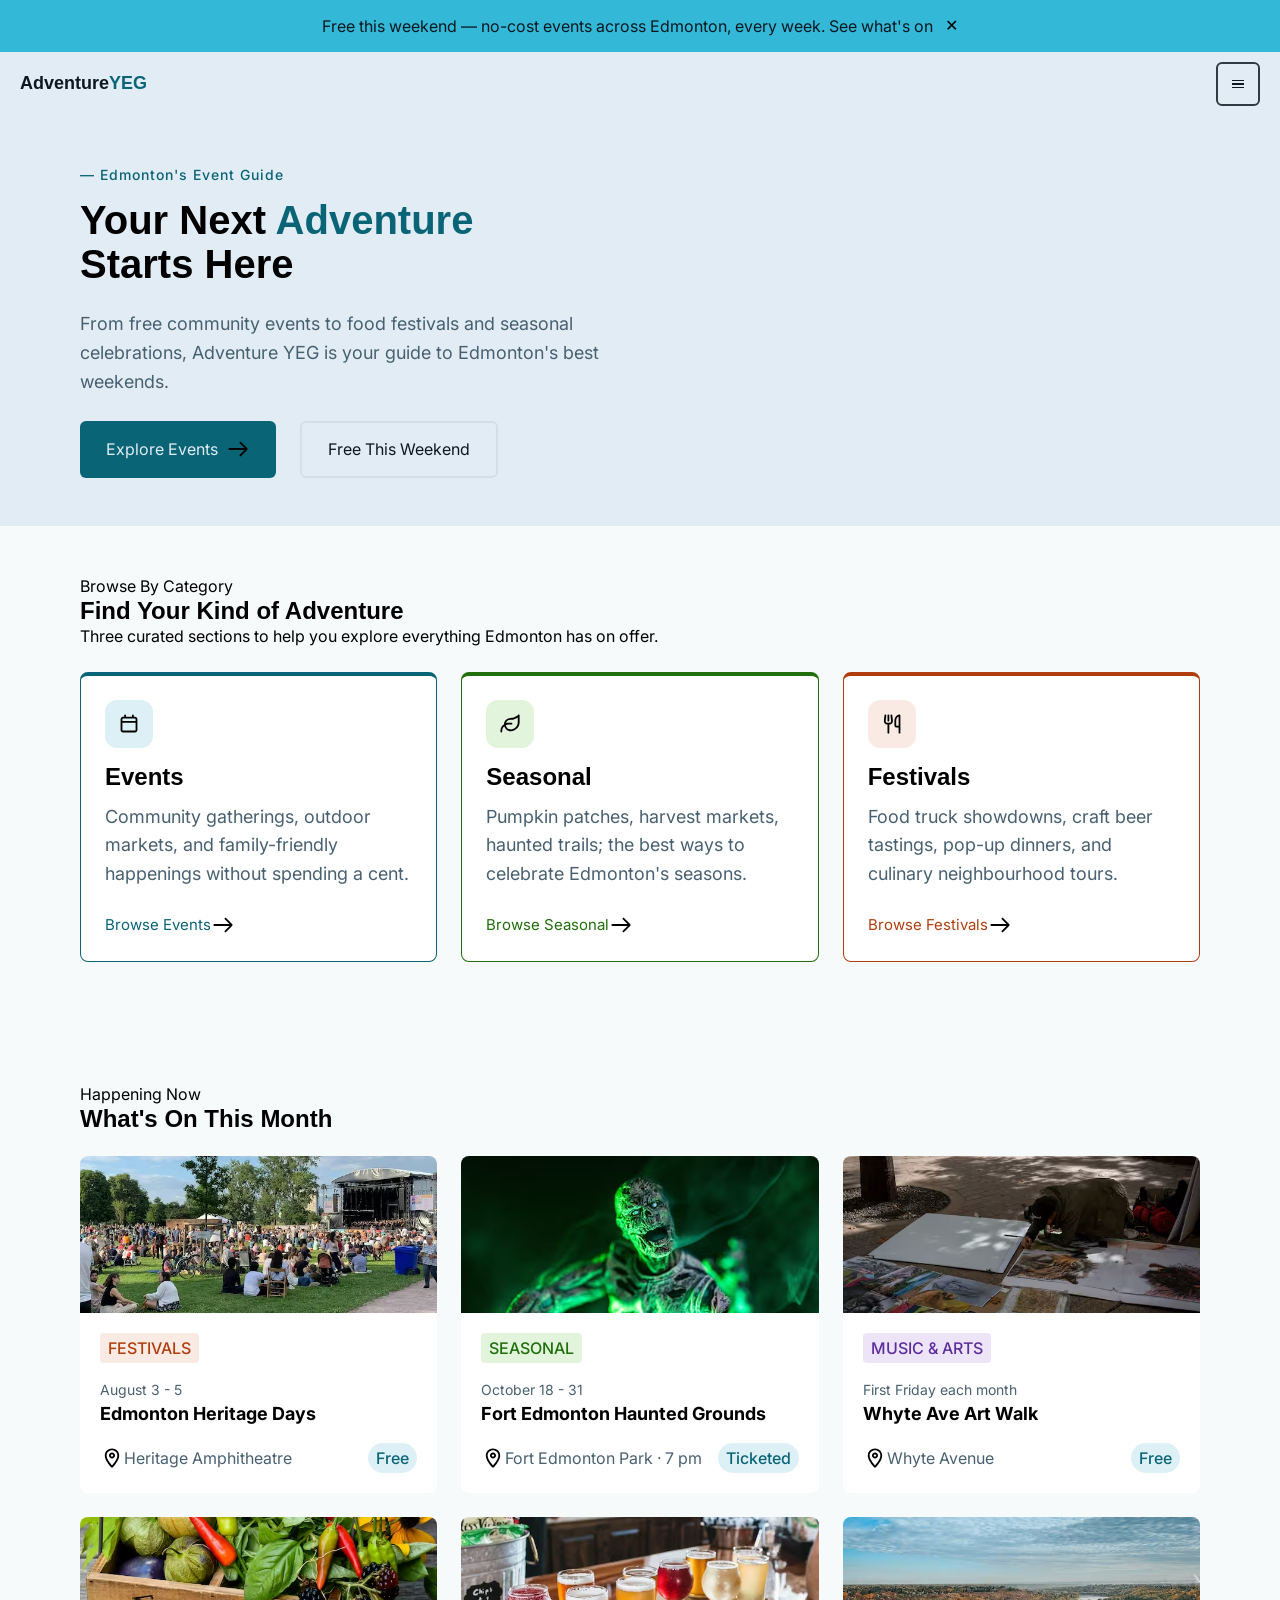
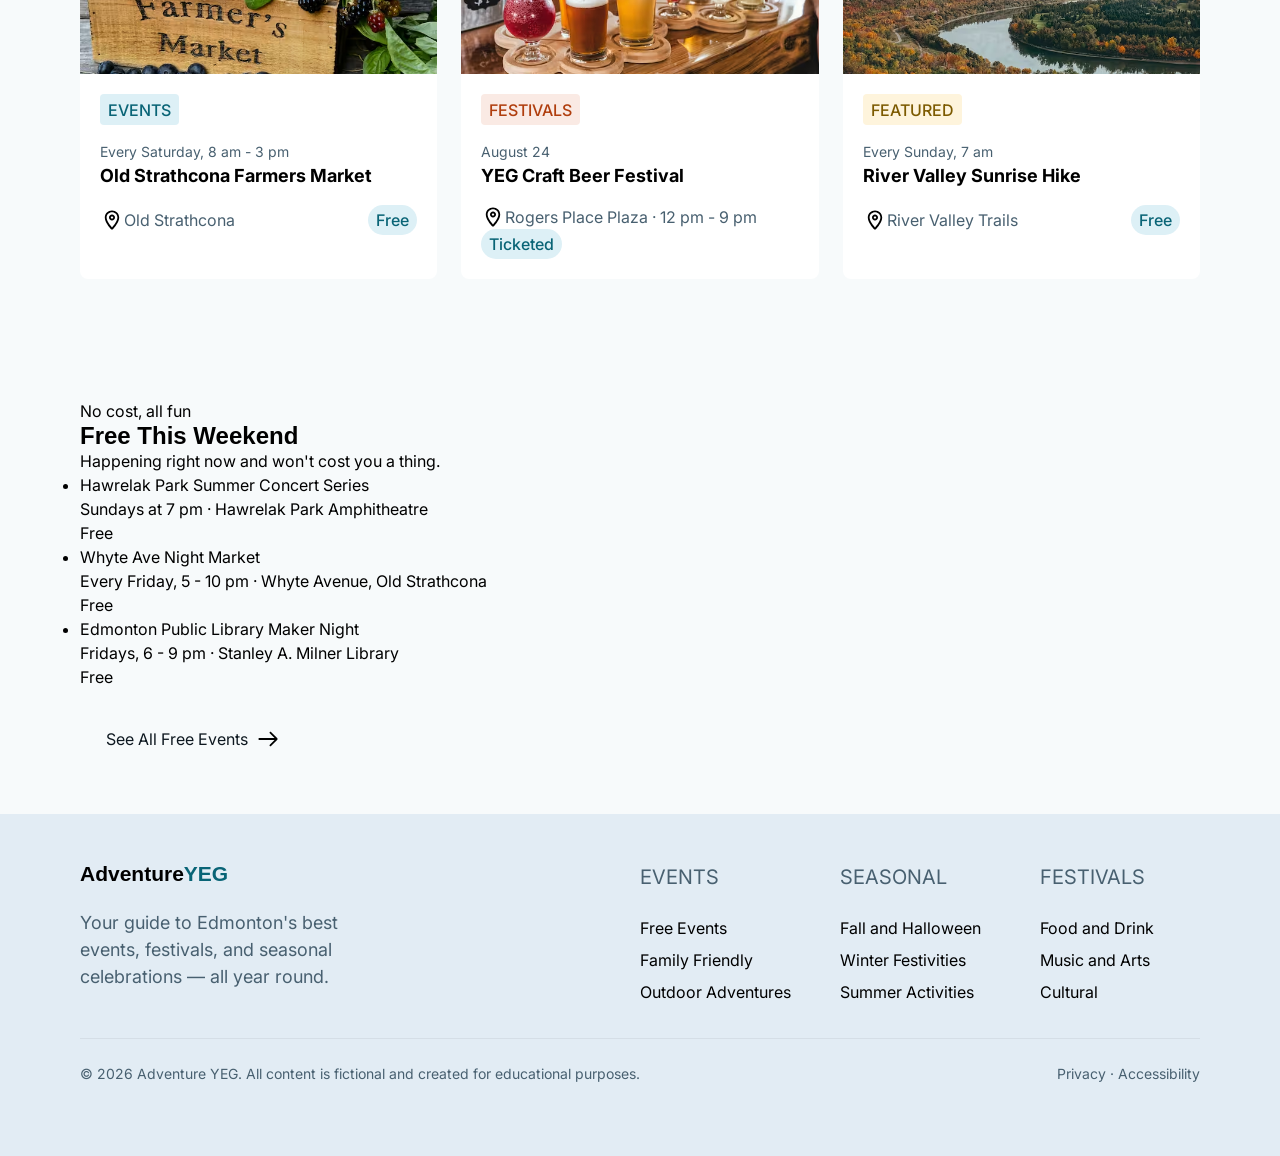
==== commit 61648300: "Whoops! Ran out of time." ====
--- a/index.html
+++ b/index.html
@@ -384,7 +384,7 @@
                         <svg class="icon" width="24" height="24">
                             <use href="#icon-arrow-right"></use>
                         </svg></a>
-                    <a class="button-ghost">Free This Weekend</a>
+                    <a class="button-ghost" href="#">Free This Weekend</a>
                 </div>
             </div>
         </section>
--- a/css/style.css
+++ b/css/style.css
@@ -27,7 +27,7 @@
     --festivals-orange-fg: light-dark(#B03E0E, #F06C3C);
 
     --featured-yellow-surface: light-dark(#FEF4DC, #241800);
-    --featured-yellow-fg: light-dark(#7C5A00, #241800);
+    --featured-yellow-fg: light-dark(#7C5A00, #f0b430);
 
     --misc-purple-surface: light-dark(#EEE4F8, #1A0830);
     --misc-purple-fg: light-dark(#5B2E9C, #A86CE4);
@@ -68,12 +68,18 @@
     max-width: 100%;
     height: 157px;
     object-fit: cover;
+    border-top-left-radius: .5rem;
+    border-top-right-radius: .5rem;
 }
 
 .inner-container {
     width: 100%;
     max-width: min(83rem, 87.5vw);
     margin: auto;
+}
+
+section .inner-container {
+    padding: 3rem 0;
 }
 
 .alert-banner {
@@ -199,6 +205,11 @@
     padding: 0.9375rem 0.9375rem 0.75rem 1.25rem;
 }
 
+.nav-item>button:focus,
+.nav-item>a:focus {
+    outline: 2px solid var(--events-accent-fg);
+}
+
 .nav-list .nav-trigger[aria-expanded="true"] {
     background-color: var(--weird-translucent-border);
     border-bottom: 1px solid var(--weird-translucent-border);
@@ -259,6 +270,10 @@
     color: var(--text-muted);
     margin-bottom: 1.25em;
     margin-top: .75rem;
+}
+
+.mega-link:focus {
+    outline: 2px solid var(--events-accent-fg);
 }
 
 .current-page {
@@ -316,45 +331,330 @@
     --events-accent-fg: var(--festivals-orange-fg);
 }
 
-
-
-
-
-
-
-
-
-
-
-
-
-
-
-
-
-
-
-
-
-
-
-
-
-
-
-
-
-
-
-
-
-
-
-
-
-
-
-
+.breadcrumbs {
+    background-color: var(--nav-background);
+}
+
+.breadcrumbs ol {
+    display: flex;
+    list-style: none;
+    width: fit-content;
+    padding: .5rem 0;
+}
+
+.breadcrumbs li {
+    flex: 1;
+    white-space: nowrap;
+}
+
+.breadcrumbs li:after {
+    content: "/";
+    margin: 0 .5rem;
+}
+
+.breadcrumbs li:last-of-type::after {
+    content: none;
+}
+
+.breadcrumbs a {
+    color: var(--events-accent-fg);
+}
+
+.hero {
+    background-color: var(--nav-background);
+}
+
+.hero p.hero-category {
+    color: var(--events-accent-fg);
+    font-size: 0.875rem;
+    font-weight: 500;
+    letter-spacing: 0.0625rem;
+    margin-bottom: .75rem;
+}
+
+.hero h2 {
+    font-size: 2rem;
+    margin-bottom: 1.5rem;
+}
+
+.hero p {
+    font-size: 1.125rem;
+    color: var(--text-muted);
+    line-height: 1.6;
+}
+
+.hero-container>* {
+    max-width: 43.75rem;
+}
+
+.homepage-hero h2 {
+    font-size: 2.5rem;
+}
+
+.homepage-hero .hero-container>* {
+    max-width: 37.5rem;
+}
+
+h2.fall-and-halloween-unique-heading {
+    font-size: 1.375rem;
+}
+
+.events-container {
+    padding: 1.5rem 0;
+    display: flex;
+    gap: 1.5rem;
+    flex-wrap: wrap;
+}
+
+.event {
+    flex: 1;
+    width: 100%;
+    min-width: max(30%, 14rem);
+    background-color: var(--surface);
+    border-radius: .5rem;
+}
+
+.event:focus {
+    outline: 2px solid var(--events-teal-fg);
+    /* You'll notice the event cards aren't in the tab order, which is because I ran out of time before I noticed they weren't interactable. */
+}
+
+.event-title {
+    margin: 1.25rem 1.25rem 1rem 1.25rem
+}
+
+.event-date {
+    color: var(--text-muted);
+    font-size: .875rem;
+}
+
+.event-name {
+    font-size: 1.125rem;
+    font-weight: 700;
+}
+
+.event-bottom-info {
+    margin: 1rem 1.25rem 1.25rem 1.25rem;
+    display: flex;
+    flex-wrap: wrap;
+    justify-content: space-between;
+    align-items: center;
+}
+
+.event-bottom-info p {
+    color: var(--text-muted);
+    display: flex;
+    justify-content: center;
+    align-items: center;
+    width: fit-content;
+}
+
+.event-bottom-info p.event-cost {
+    font-weight: 500;
+    padding: .19rem .5rem;
+    color: var(--events-teal-fg);
+    background-color: var(--events-teal-surface);
+    border-radius: 1.25rem;
+    width: fit-content;
+}
+
+.event-category {
+    font-weight: 500;
+    padding: .19rem .5rem;
+    border-radius: .25rem;
+    width: fit-content;
+    text-transform: uppercase;
+    margin-bottom: 1rem;
+}
+
+.category-events {
+    color: var(--events-teal-fg);
+    background-color: var(--events-teal-surface);
+}
+
+.category-seasonal {
+    color: var(--seasonal-green-fg);
+    background-color: var(--seasonal-green-surface);
+}
+
+.category-festivals {
+    color: var(--festivals-orange-fg);
+    background-color: var(--festivals-orange-surface);
+}
+
+.category-music-arts {
+    color: var(--misc-purple-fg);
+    background-color: var(--misc-purple-surface);
+}
+
+.category-featured {
+    color: var(--featured-yellow-fg);
+    background-color: var(--featured-yellow-surface);
+}
+
+.adventures-section {
+    border-bottom: var(--text-muted);
+}
+
+.adventure {
+    border: 1px solid var(--events-accent-fg);
+    border-top-width: 4px;
+    padding: 1.5rem;
+}
+
+.adventure:nth-of-type(2) {
+    --events-accent-surface: var(--seasonal-green-surface);
+    --events-accent-fg: var(--seasonal-green-fg);
+}
+
+.adventure:nth-of-type(3) {
+    --events-accent-surface: var(--festivals-orange-surface);
+    --events-accent-fg: var(--festivals-orange-fg);
+}
+
+.adventure-icon {
+    padding: .75rem;
+    color: var(--events-accent-fg);
+    background-color: var(--events-accent-surface);
+    margin-bottom: 1rem;
+    width: fit-content;
+    height: 48px;
+    border-radius: .75rem;
+}
+
+.adventure h3 {
+    font-size: 1.5rem;
+    margin-bottom: .75rem;
+}
+
+.adventure p {
+    font-size: 1.125rem;
+    line-height: 1.6;
+    color: var(--text-muted);
+    margin-bottom: 1.5rem;
+}
+
+.adventure a {
+    color: var(--events-accent-fg);
+    font-size: 0.9375rem;
+    display: flex;
+    justify-content: center;
+    align-items: center;
+    width: fit-content;
+}
+
+.button-primary,
+.button-ghost,
+.button-solid {
+    padding: 0.90625rem 1.625rem;
+    border-radius: .375rem;
+    display: flex;
+    justify-content: center;
+    align-items: center;
+    width: fit-content;
+    gap: .5rem;
+}
+
+.hero-buttons {
+    display: flex;
+    flex-wrap: wrap;
+    gap: 1.5rem;
+    margin-top: 1.5rem;
+}
+
+.button-primary {
+    background-color: var(--events-teal-fg);
+    color: var(--text-inverted);
+}
+
+.button-ghost {
+    border: 2px solid var(--weird-translucent-border);
+
+}
+
+.button-primary:focus,
+.button-ghost:focus,
+.button-solid:focus {
+    outline: 2px solid var(--events-teal-fg);
+}
+
+
+
+
+
+
+
+
+
+
+
+footer {
+    padding: 3rem 0;
+    background-color: var(--text-inverted);
+}
+
+.footer-container,
+.footer-legal {
+    max-width: min(83rem, 87.5vw);
+    margin: auto;
+    display: flex;
+    justify-content: space-between;
+    flex-wrap: wrap;
+}
+
+.footer-text {
+    max-width: 18.4375rem;
+}
+
+.footer-text h2 {
+    font-size: 1.3125rem;
+    margin-bottom: 1.5rem;
+}
+
+.footer-text p {
+    font-size: 1.125rem;
+    color: var(--text-muted);
+    margin-bottom: 1.5rem;
+}
+
+.footer-legal {
+    font-size: .875rem;
+    color: var(--text-muted);
+    border-top: 1px solid var(--weird-translucent-border);
+    padding: 1.5rem 0;
+    margin-top: 1.5rem;
+    gap: 1.25rem;
+}
+
+.footer-links {
+    display: flex;
+    gap: 2.5rem;
+    flex-wrap: wrap;
+}
+
+.footer-link-stack {
+    min-width: 10rem;
+}
+
+.footer-link-stack p {
+    color: var(--text-muted);
+    text-transform: uppercase;
+    margin-bottom: 1.5rem;
+    font-size: 1.25rem;
+}
+
+.footer-link-stack ul {
+    list-style: none;
+    display: flex;
+    flex-direction: column;
+    gap: .5rem;
+    font-size: 1rem;
+    line-height: 1.5;
+}
+
+a:focus {
+    outline: 2px solid var(--events-accent-fg);
+}
 
 @media screen and (min-width: 89rem) {
     img {
@@ -423,7 +723,6 @@
         align-items: stretch;
         justify-content: left;
         gap: 2.5rem;
-        min-height: 10rem;
     }
 
     .mega-column {
@@ -446,10 +745,6 @@
 
     .current-page {
         padding: 0.5rem 0.75rem 0.875rem 0.75rem;
-    }
-
-    .breadcrumbs ol {
-        display: flex;
     }
 }
 
